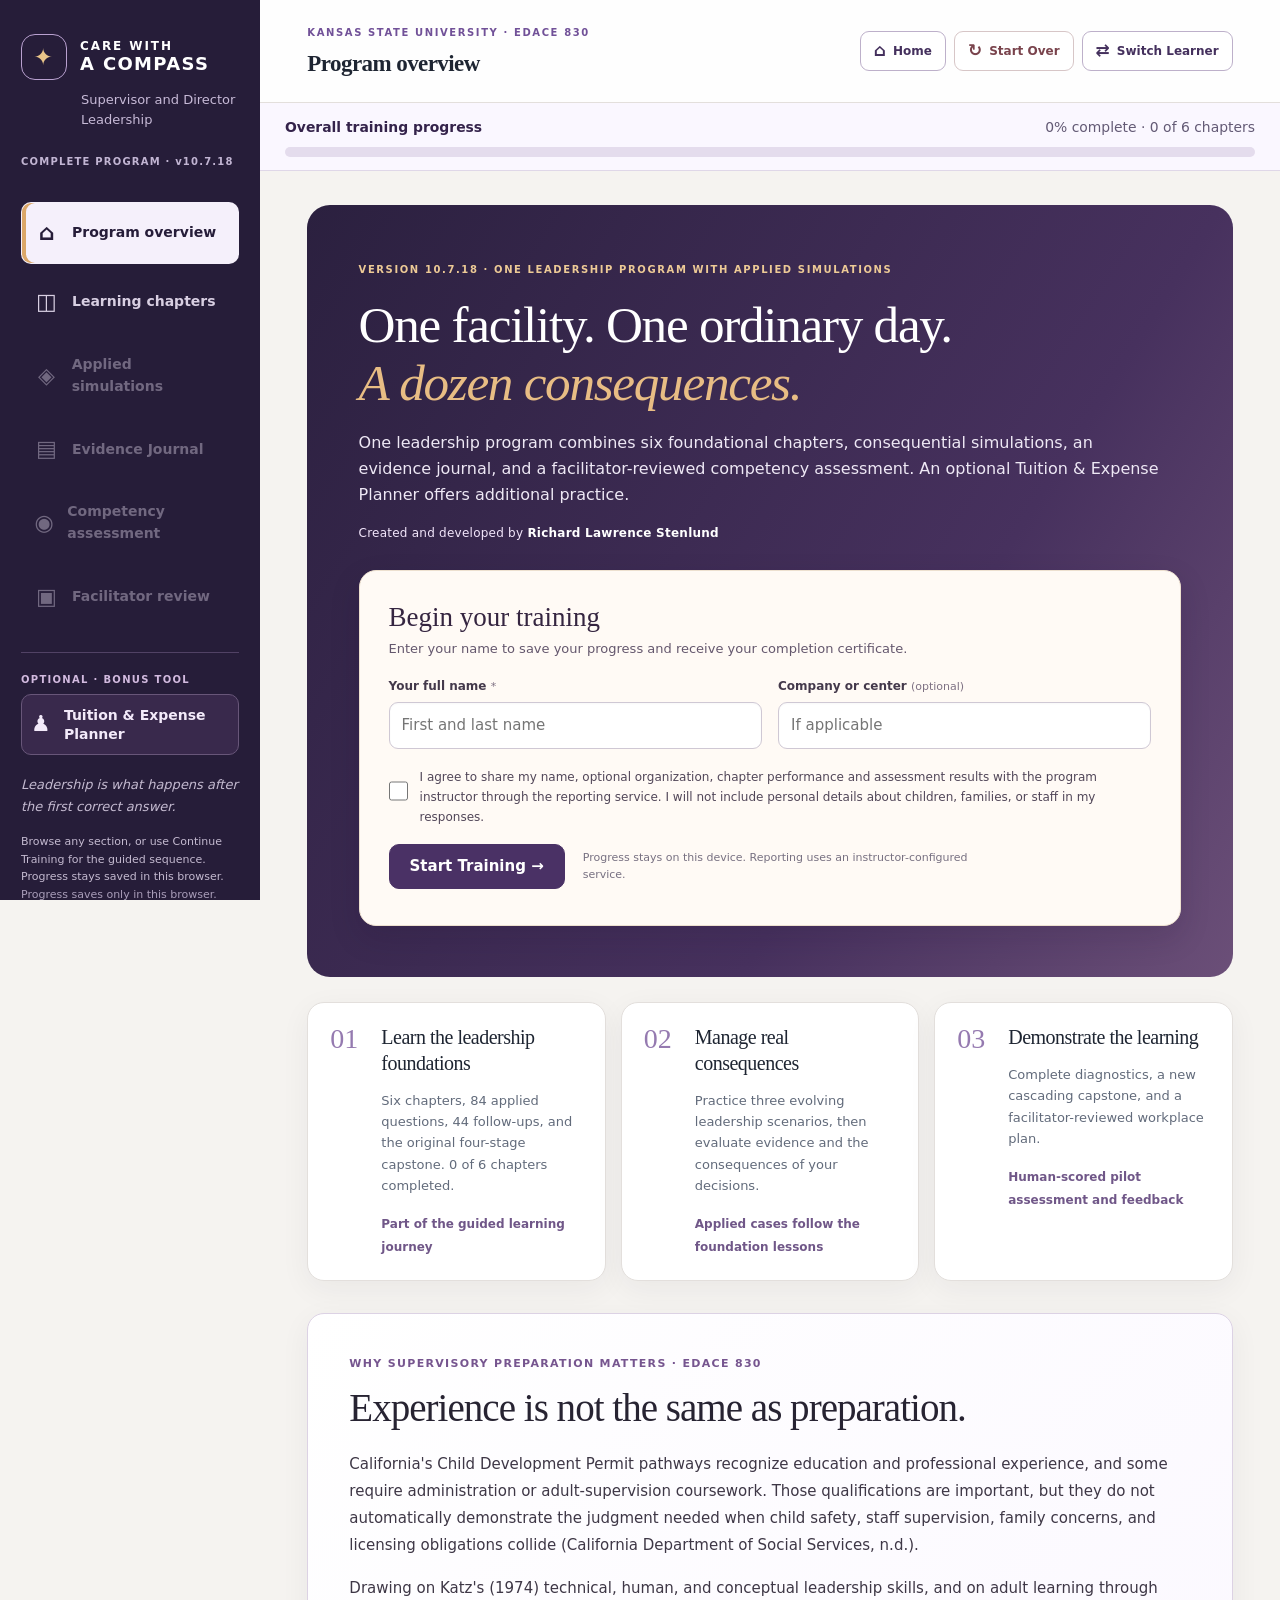
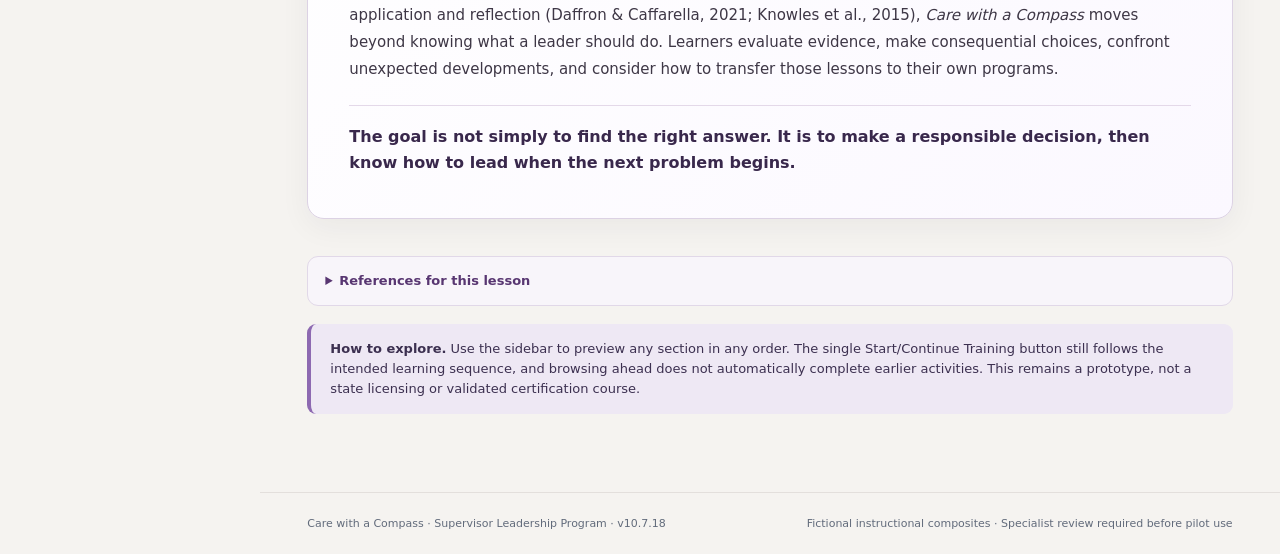
==== index.html @ 9b74b405 "Refresh embedded applied simulation after infant-limit fixes" ====
<!doctype html>
<html lang="en">
<head>
  <meta charset="utf-8">
  <meta name="viewport" content="width=device-width, initial-scale=1">
  <meta name="application-version" content="10.7.18">
  <meta name="theme-color" content="#261d39">
  <meta name="description" content="Care with a Compass v10.7.18: one guided supervisor and director leadership program featuring serious instructional lessons, contextual glossary definitions, real-world case reflections, branching simulations, and competency practice.">
  <title>Care with a Compass | Supervisor Leadership Program v10.7.18</title>
  <link rel="stylesheet" href="css/v92.css?v=10.7.18">
  <script src="js/v92-data.js?v=10.7.18" defer></script>
  <script src="js/v94-lessons.js?v=10.7.18&amp;build=source-citations" defer></script>
  <script src="js/v96-references.js?v=10.7.18&amp;build=source-citations" defer></script>
  <script>window.CWC_REPORT_ENDPOINT="https://formspree.io/f/mqpqeyoo"; // Instructor-owned Formspree endpoint for opted-in learner reports.</script>
  <script src="js/learner-services.js?v=10.7.18" defer></script>
  <script src="js/budget-planner.js?v=10.7.18&amp;build=assumed-capacity-citations" defer></script>
  <script src="js/v92-app.js?v=10.7.18&amp;build=infant-limits" defer></script>
</head>
<body>
  <div id="app"><main style="max-width:850px;margin:60px auto;font-family:system-ui;padding:30px"><h1>Care with a Compass · Version 10.7.18</h1><p>Loading the complete supervisor leadership program with a fairness and bias chapter...</p><p>Six instructional chapters, consequential simulations, staffing and financial planning, evidence journal, and a facilitated competency assessment.</p></main></div>
  <noscript><p style="padding:25px;font-family:system-ui">JavaScript is required for the integrated supervisor and director leadership program.</p></noscript>
</body>
</html>
---- css/v92.css ----
:root{--ink:#1e2532;--sub:#626b7b;--paper:#fff;--background:#f5f3f0;--line:#e3dfdc;--plum:#44305d;--deep:#261d39;--purple:#715198;--gold:#e2af62;--green:#246c58;--red:#ac4051;--soft-green:#e8f5ed;--soft-red:#fff0f1;--soft-gold:#fff6e7;--radius:17px;--shadow:0 8px 30px rgba(38,29,57,.055)}
*{box-sizing:border-box}
html{scroll-behavior:smooth}
body{margin:0;background:var(--background);color:var(--ink);font:15px/1.55 "Aptos","Segoe UI",system-ui,-apple-system,sans-serif}
button,input,textarea,select{font:inherit}
button{cursor:pointer}
a{color:inherit}
:focus-visible{outline:3px solid #ae80dc;outline-offset:3px}
.layout{display:grid;grid-template-columns:260px minmax(0,1fr);min-height:100vh}
.sidebar{background:var(--deep);color:white;padding:34px 21px;display:flex;flex-direction:column;gap:24px;min-width:0;position:sticky;top:0;align-self:start;height:100vh}
.brand{display:flex;align-items:center;gap:13px;font-size:12px;letter-spacing:.16em;line-height:1.15;text-decoration:none;font-weight:650}
.brand strong{font-size:18px;letter-spacing:.075em}
.brand-emblem{display:grid;place-items:center;width:46px;height:46px;border:1px solid #b9a1d0;border-radius:14px;font-size:23px;color:#eac589}
.sidebar-sub{margin-top:-14px;padding-left:60px;color:#c7bad7;font-size:13px}
.version{color:#d3c6e4;font-size:10px;font-weight:750;letter-spacing:.12em;opacity:.9;margin-bottom:8px}
.sidebar nav{display:flex;flex-direction:column;gap:7px}
.navbtn{display:flex;gap:13px;align-items:center;color:#d8cfe2;padding:13px 12px;text-align:left;border:1px solid transparent;border-radius:10px;background:transparent;font-size:14px;font-weight:600}
.navbtn:hover{background:#3d3152;color:white}
.navbtn.active{background:#f5f0fb;color:var(--deep);box-shadow:inset 4px 0 #dba768}
.navicon{font-size:22px;width:25px;text-align:center}
.sidebar-bottom{margin-top:auto;border-top:1px solid #514265;padding-top:20px;font-size:13px;color:#c4bad0}
.sidebar-bottom p{line-height:1.7;font-style:italic}
.sidebar-bottom a{display:block;color:#eacc9c;text-decoration:none;margin:13px 0;font-weight:650}
.sidebar-bottom small{display:block;font-size:11px;color:#a99db9}
.workspace{min-width:0;display:flex;flex-direction:column}
.topbar{background:rgba(255,255,255,.93);border-bottom:1px solid var(--line);padding:20px clamp(20px,3.7vw,65px);display:flex;align-items:center;justify-content:space-between;gap:15px}
.topbar h1{font-family:Georgia,serif;font-size:23px;margin:3px 0 0;font-weight:600;letter-spacing:-.025em}
.top-eyebrow,.eyebrow,.kicker{font-size:10px;letter-spacing:.16em;font-weight:800;text-transform:uppercase;color:var(--purple)}
.topbar-right{display:flex;gap:16px;align-items:center}
.avatar{width:36px;height:36px;display:grid;place-items:center;border-radius:50%;background:#eee6f7;color:var(--plum);font-weight:800}
main{max-width:1400px;width:100%;padding:34px clamp(20px,3.7vw,65px) 60px;margin:0 auto;flex:1}
footer{display:flex;justify-content:space-between;gap:20px;padding:22px clamp(20px,3.7vw,65px);color:var(--sub);font-size:11px;border-top:1px solid var(--line)}
h2,h3,h4,p{overflow-wrap:break-word}
h2,h3{letter-spacing:-.025em}
h2{font:normal 31px/1.22 Georgia,serif;color:#272332;margin:7px 0 12px}
h3{font:normal 23px/1.28 Georgia,serif;margin:0 0 13px}
h4{font-size:15px;margin:24px 0 10px}
p{margin:0 0 15px}
.muted,.tiny{color:var(--sub)}
.tiny{font-size:11px;line-height:1.55}
.hero{background:linear-gradient(122deg,#2b203f 0%,#47315e 65%,#6b4f78 100%);border-radius:23px;display:flex;align-items:center;justify-content:space-between;color:white;padding:clamp(27px,4vw,54px);margin-bottom:25px;overflow:hidden;min-height:270px}
.hero-copy{position:relative;z-index:1;max-width:720px}
.hero .eyebrow{color:#edca96}
.hero h2{font:normal clamp(31px,4vw,52px)/1.13 Georgia,serif;color:white;margin:16px 0 18px}
.hero h2 em{color:#e8bd84;font-style:italic}
.hero p{color:#eee8f5;font-size:16px;max-width:650px;line-height:1.65}
.hero-mark{border:1px solid #806b95;color:#e6c397;border-radius:50%;width:178px;height:178px;flex:0 0 auto;margin-left:22px;display:flex;justify-content:center;align-items:center;flex-direction:column;transform:rotate(-8deg)}
.hero-mark span{font:normal 73px/.9 Georgia,serif}
.hero-mark small{text-align:center;text-transform:uppercase;font-size:9px;letter-spacing:.2em;margin-top:10px;line-height:1.6}
.hero-actions,.actions,.toolbar{display:flex;gap:10px;flex-wrap:wrap;align-items:center}
.hero-actions{margin-top:20px}
.btn{display:inline-flex;align-items:center;justify-content:center;gap:8px;padding:11px 17px;min-height:43px;border:1px solid #d7d0db;border-radius:10px;background:white;color:var(--plum);font-weight:750;text-align:center;text-decoration:none;line-height:1.3}
.btn:hover:not(:disabled){transform:translateY(-1px);box-shadow:0 5px 16px rgba(36,27,52,.10)}
.btn:disabled{opacity:.4;cursor:not-allowed}
.btn.primary{background:var(--plum);border-color:var(--plum);color:white}
.btn.primary-light{background:#eac898;border-color:#eac898;color:#281d39}
.btn.secondary{background:#f3eef8;border-color:#e4d9ed;color:var(--plum)}
.btn.ghost-light{background:transparent;border-color:#9b8aaa;color:#fff}
.btn.outline{background:transparent;border-color:#c4b4d1;color:var(--plum)}
.btn.small{font-size:12px;padding:8px 12px;min-height:34px}
.metrics,.score-grid{display:grid;grid-template-columns:repeat(4,1fr);gap:12px}
.metric{background:white;border:1px solid var(--line);border-radius:14px;padding:18px;min-width:0;display:flex;flex-direction:column;gap:4px}
.metric strong{font:normal 29px/1.1 Georgia,serif;color:var(--plum)}
.metric span{font-weight:760;font-size:12px}
.metric small{color:var(--sub);font-size:11px}
.section-top{display:flex;align-items:flex-end;justify-content:space-between;gap:24px;margin:38px 0 21px}
.section-top>div{max-width:720px}
.section-top>p{max-width:330px;color:var(--sub);font-size:13px;margin:0}
.section-top h2{margin:5px 0}
.section-top p{color:var(--sub);margin:4px 0 0}
.case-grid,.feature-grid{display:grid;grid-template-columns:repeat(3,1fr);gap:16px}
.case-tile,.feature-card,.panel,.sidepanel,.signals{background:white;border:1px solid var(--line);box-shadow:var(--shadow);border-radius:var(--radius)}
.case-tile{display:flex;flex-direction:column;padding:24px;min-height:270px}
.case-tile h3{font-size:23px}
.case-tile p{font-size:13px;color:var(--sub);line-height:1.75}
.case-tag{font-size:10px;text-transform:uppercase;letter-spacing:.12em;color:var(--purple);font-weight:800;margin-bottom:13px}
.tile-end{margin-top:auto;display:flex;gap:8px;justify-content:space-between;align-items:center;border-top:1px solid var(--line);padding-top:16px}
.tile-end span{font-size:11px;color:var(--sub)}
.feature-grid{margin-top:19px}
.feature-card{padding:22px}
.feature-card h3{font-size:19px}
.feature-card p{font-size:13px;color:var(--sub);line-height:1.65;min-height:80px}
.feature-card .btn{font-size:12px}
.feature-glyph{font:normal 29px Georgia,serif;color:#7d609c;display:block;margin-bottom:12px}
.note,.callout{background:#eee8f4;border-left:4px solid #8d69b1;border-radius:9px;padding:15px 19px;margin:18px 0;color:#3c3050;font-size:13px}
.note p:last-child,.callout p:last-child{margin-bottom:0}
.callout{background:#f8f5f0;border-left-color:#d6a765;color:var(--ink)}
.panel{padding:clamp(21px,3vw,35px);margin-bottom:17px;min-width:0}
.panel>p{line-height:1.7}
.layout-main{display:grid;grid-template-columns:minmax(0,1.9fr) minmax(255px,.85fr);gap:18px;align-items:start}
.sticky{position:sticky;top:20px}
.signals,.sidepanel{padding:22px;margin-bottom:17px}
.signals h3,.sidepanel h3{font-size:19px;margin-bottom:18px}
.signal{display:flex;align-items:center;justify-content:space-between;gap:10px;border-top:1px solid var(--line);padding:11px 0}
.signal span{font-size:12px;text-transform:capitalize;color:var(--sub)}
.signal strong{font-size:12px;text-align:right}
.sidepanel>p{font-size:13px;color:var(--sub);line-height:1.6}
.case-select{display:flex;align-items:center;gap:10px}
.case-select label{font-size:12px;font-weight:760}
select,input:not([type="radio"]):not([type="range"]),textarea{width:100%;background:#fff;border:1px solid #cfc8d4;border-radius:9px;padding:11px 12px;color:var(--ink);min-height:44px}
textarea{resize:vertical;line-height:1.55}
label{font-weight:700;display:block;margin:17px 0 7px;font-size:12px}
.case-select select{min-width:190px;width:auto}
.toolbar{margin:12px 0 20px}
.pill{display:inline-flex;align-items:center;white-space:nowrap;border-radius:999px;padding:8px 12px;font-size:11px;font-weight:750}
.pill.neutral{background:#eee9f2;color:#665378}
.progress-heading{display:flex;justify-content:space-between;gap:12px;font-size:11px;letter-spacing:.08em;font-weight:780;color:var(--purple)}
.progress-track{background:#eee7f2;height:6px;border-radius:100px;overflow:hidden;margin:12px 0 28px}
.progress-track span{display:block;height:100%;background:var(--purple);border-radius:100px}
.stage-eyebrow{text-transform:uppercase;letter-spacing:.15em;color:var(--purple);font-size:10px;font-weight:800}
.scenario-lead{font-size:16px;line-height:1.75;margin-bottom:20px}
.branch-note{background:#f9f5e9;border:1px solid #ecd8ab;border-radius:10px;padding:14px 16px;font-size:13px;margin:18px 0}
.safety-warning{background:var(--soft-red);color:#8c3340;padding:11px 13px;border-radius:8px;font-size:12px}
.answers{display:flex;flex-direction:column;gap:9px;margin:14px 0 22px}
.answer{border:1px solid #dcd6de;border-radius:11px;padding:13px 15px;display:flex;gap:14px;text-align:left;align-items:flex-start;background:#fff;color:var(--ink);line-height:1.6;font-size:13px;min-height:61px}
.answer:not(:disabled):hover{background:#faf6fd;border-color:#9b80b5}
.answer.selected{border-color:#69517b;background:#f4ecfa}
.answer:disabled:not(.selected){opacity:.65;cursor:default}
.answer-letter{display:grid;place-items:center;border-radius:7px;background:#f0edf3;color:var(--plum);font-size:12px;font-weight:800;width:27px;height:27px;flex:0 0 27px}
.feedback{padding:19px;border:1px solid var(--line);border-radius:12px;margin:18px 0;font-size:14px}
.feedback.strong{border-color:#b3dcc8;background:var(--soft-green)}
.feedback.unsafe{border-color:#e4a7af;background:var(--soft-red)}
.feedback.partial{border-color:#ead39c;background:var(--soft-gold)}
.feedback strong{display:block;margin-bottom:7px}
.feedback p{margin:0 0 10px}
.consequence{border-top:1px solid #d2c9d1;margin-top:12px;padding-top:11px}
.consequence span{font-size:10px;letter-spacing:.13em;font-weight:800;color:var(--plum)}
.trail{margin:0;padding:0;list-style:none;display:flex;flex-direction:column}
.trail li{display:grid;grid-template-columns:13px minmax(0,1fr);gap:10px;margin-bottom:16px;position:relative}
.trail li:not(:last-child):before{content:"";position:absolute;width:2px;left:5px;top:14px;bottom:-12px;background:#e6dfeb}
.trail-dot{width:12px;height:12px;border-radius:50%;background:#c6bbcd;margin-top:5px}
.trail-dot.good{background:#2c8567}.trail-dot.caution{background:#c89440}.trail-dot.alert{background:#b64b59}
.trail small{font-size:10px;color:var(--purple);font-weight:800}
.trail strong{display:block;font-size:12px;line-height:1.55;margin:3px 0}
.trail p{font-size:11px;color:var(--sub);margin:0;line-height:1.6}
.flag{display:inline-block;color:#a63c4e;font-size:10px;font-weight:800;margin-top:5px}
.status-banner{margin:18px 0;padding:16px;border-radius:11px;font-size:13px;font-weight:650}
.status-banner.good{background:var(--soft-green);color:#1f634d}.status-banner.bad{background:var(--soft-red);color:#993c4d}.status-banner.neutral{background:#f1ecf7;color:#55376b}
.lab-results{display:grid;grid-template-columns:repeat(3,1fr);gap:11px;margin:25px 0 15px}
.lab-results>div{background:#f7f3fa;padding:15px;border-radius:11px;display:flex;flex-direction:column;gap:6px}
.lab-results span{font-size:11px;color:var(--sub)}
.lab-results strong{font:normal 26px Georgia,serif;color:var(--plum)}
input[type="range"]{width:100%;accent-color:var(--purple);cursor:pointer}
.evidence-list{display:flex;flex-direction:column;gap:0}
.evidence-item{display:grid;grid-template-columns:minmax(0,1fr) minmax(210px,.72fr);gap:30px;align-items:start;border-bottom:1px solid var(--line);padding:21px 0}
.evidence-item:first-child{padding-top:0}
.evidence-item:last-child{border-bottom:0}
.evidence-item small{font-size:10px;letter-spacing:.1em;color:var(--purple);font-weight:800}
.evidence-item p{font-size:14px;margin:8px 0}
.evidence-item label{margin-top:4px}
.evidence-feedback{font-size:11px;margin-top:8px;border-left:3px solid #c2b8cc;padding:8px 11px;background:#faf8fb}
.evidence-feedback.good{border-left-color:#39815d}.evidence-feedback.bad{border-left-color:#be4c59}
.evidence-feedback p{font-size:11px;margin:4px 0 0}
.question-card{border-top:1px solid var(--line);padding:24px 0}
.question-card:first-of-type{border-top:0}
.question-card h4{font:normal 19px Georgia,serif;margin:8px 0}
.question-card p{font-size:14px;line-height:1.68}
.question-grid{display:grid;grid-template-columns:1fr 1fr;gap:14px}
.question-grid label{margin-top:6px}
.radio-stack{display:flex;flex-direction:column;gap:8px}
.radio-line{margin:0;font-size:13px;line-height:1.6;display:flex;align-items:start;gap:10px;padding:11px 12px;border:1px solid var(--line);border-radius:9px;cursor:pointer;font-weight:500}
.radio-line:hover{background:#faf6fd}
.radio-line input{margin-top:4px;accent-color:var(--purple)}
.score-grid{margin:17px 0 20px}
.gate-grid{display:grid;grid-template-columns:repeat(3,1fr);gap:12px}
.gate-grid>div{display:flex;flex-direction:column;background:#f6f3f8;padding:14px;border-radius:10px}
.gate-grid strong{font:normal 24px Georgia,serif;color:var(--plum)}
.gate-grid span{font-size:11px;color:var(--sub)}
.audit-row{display:flex;align-items:flex-start;justify-content:space-between;gap:20px;border-top:1px solid var(--line);padding:15px 0}
.audit-row strong{font-size:13px}.audit-row p{font-size:12px;color:var(--sub);margin:5px 0}
.audit-row>span{white-space:nowrap;font-size:12px;font-weight:800;color:var(--purple)}
.prewrap{white-space:pre-wrap}
.rubric{border:1px solid var(--line);border-radius:10px;overflow:hidden}
.rubric>div,.score-list>div{display:flex;justify-content:space-between;gap:14px;padding:12px 14px;border-bottom:1px solid var(--line);font-size:12px}
.rubric>div:last-child,.score-list>div:last-child{border-bottom:0}
.rubric>div strong{width:45px;flex:0 0 auto}
.rubric>div span{flex:1}
.score-list{background:#f7f5f9;border-radius:10px;overflow:hidden}
.separator{height:1px;background:var(--line);margin:22px 0}
.vertical-actions{display:flex;flex-direction:column;gap:8px}
.vertical-actions>.btn{width:100%;font-size:12px}
@media(max-width:1150px){.layout{grid-template-columns:215px 1fr}.sidebar{padding:25px 15px}.hero-mark{width:130px;height:130px}.hero-mark span{font-size:58px}.metrics{grid-template-columns:repeat(2,1fr)}.case-grid,.feature-grid{grid-template-columns:repeat(2,1fr)}.layout-main{grid-template-columns:minmax(0,1fr) 260px}}
@media(max-width:870px){.layout{display:block}.sidebar{height:auto;position:static;display:block;padding:15px 19px}.brand{display:inline-flex}.sidebar-sub,.version,.sidebar-bottom{display:none}.sidebar nav{display:flex;flex-direction:row;gap:5px;overflow:auto;padding-top:14px}.navbtn{flex:0 0 auto;padding:9px 11px;font-size:12px}.navicon{font-size:17px;width:17px}.topbar{padding:16px 20px}.topbar-right{display:none}.layout-main{grid-template-columns:1fr}.sticky{position:static}.hero-mark{display:none}.hero{min-height:unset}.case-grid,.feature-grid{grid-template-columns:1fr 1fr}}
@media(max-width:620px){body{font-size:14px}main{padding:24px 15px 45px}.topbar h1{font-size:20px}.hero{padding:26px 22px}.hero h2{font-size:32px}.hero p{font-size:14px}.metrics,.case-grid,.feature-grid,.score-grid,.gate-grid,.lab-results{grid-template-columns:1fr 1fr}.metric{padding:14px}.section-top{display:block}.section-top h2{font-size:27px}.case-tile{min-height:240px}.toolbar{display:flex;flex-direction:column;align-items:stretch}.case-select{display:block;width:100%}.case-select select{width:100%}.evidence-item,.question-grid{grid-template-columns:1fr}.evidence-item{gap:0}.layout-main{display:block}.panel{padding:20px 17px}.audit-row{display:block}.audit-row>span{display:block;margin-top:4px}.hero-actions{display:flex;flex-direction:column;align-items:stretch}.hero-actions>.btn{width:100%}footer{display:block;line-height:1.8}}
@media(max-width:390px){.metrics,.case-grid,.feature-grid,.score-grid,.gate-grid{grid-template-columns:1fr}.tile-end{align-items:flex-start;flex-direction:column}}
@media print{.sidebar,.topbar,footer,.btn,.toolbar,.hero,.answers{display:none!important}.layout{display:block}main{max-width:none;padding:0}.panel,.sidepanel{break-inside:avoid;box-shadow:none;border:1px solid #aaa}body{background:#fff}}

/* v9.3: one supervisor program with integrated five-chapter course */
.program-roadmap{display:grid;grid-template-columns:repeat(3,minmax(0,1fr));gap:15px;margin:22px 0 32px}
.roadmap-step{display:flex;gap:15px;background:white;border:1px solid var(--line);border-radius:var(--radius);padding:22px;box-shadow:var(--shadow);min-height:225px}
.roadmap-no{color:#957ab0;font-family:Georgia,serif;font-size:28px;line-height:1;flex:0 0 36px}
.roadmap-step h3{font-size:20px}
.roadmap-step p{font-size:13px;line-height:1.65;color:var(--sub)}
.roadmap-step .btn{font-size:12px;min-height:40px}
.sidebar-course-link{background:transparent;border:0;padding:0;color:#eacc9c;font-weight:750;text-align:left;font-size:13px;cursor:pointer}
.sidebar-course-link:hover{text-decoration:underline}
.chapter-embed-wrap{background:#fff;border:1px solid var(--line);border-radius:var(--radius);padding:clamp(11px,2.5vw,25px);overflow:hidden;box-shadow:var(--shadow)}
.chapter-frame{width:100%;height:320px;min-height:0;border:0;display:block;background:transparent}
@media(max-width:1150px){.program-roadmap{grid-template-columns:1fr}.roadmap-step{min-height:unset}}
@media print{.program-roadmap,.chapter-embed-wrap{box-shadow:none}.chapter-frame{min-height:850px}}

/* v9.4 guided lessons and accessible, opt-in vocabulary explanations */
.module-lesson{max-width:970px;margin:8px auto 28px;padding:clamp(24px,4vw,45px);border-top:5px solid #946db7}
.module-lesson h2{font-size:clamp(30px,3.4vw,43px);line-height:1.2;margin:13px 0 27px;max-width:780px}
.lesson-text{font-size:16px;line-height:1.88;max-width:800px;color:#303341}
.lesson-text p{margin:0 0 20px}
.learning-check{background:#f5f1f9;padding:24px 27px;border-radius:13px;margin:27px 0}
.learning-check h3{font-size:22px;margin:0 0 15px}
.learning-check ul{margin:0;padding-left:23px;line-height:1.8}
.learning-check li{margin-bottom:8px}
.lesson-question{background:#fff9ee;border-left:4px solid #ddaa5f;border-radius:11px;padding:19px 22px;margin:28px 0}
.lesson-question strong{font-size:12px;letter-spacing:.09em;text-transform:uppercase;color:#76502c}
.lesson-question p{font-size:17px;line-height:1.65;margin:9px 0 0;font-family:Georgia,serif}
.term-wrap{display:inline;position:relative;white-space:normal}
.term-button{display:inline;background:transparent!important;border:0!important;border-bottom:1.5px dotted #725198!important;border-radius:0!important;padding:0!important;font:inherit!important;line-height:inherit;color:#5c3682!important;cursor:help;text-decoration:none;text-align:left}
.term-button:hover,.term-button[aria-expanded="true"]{color:#35214a!important;border-bottom-style:solid!important;background:#eee4f7!important}
.term-button:focus-visible{outline:3px solid #ad77ce;outline-offset:3px;border-radius:3px}
.term-button>span{font-size:.72em;margin-left:1px}
.term-definition{position:absolute;z-index:80;left:0;top:calc(100% + 6px);width:min(330px,calc(100vw - 52px));max-width:330px;white-space:normal;border:1px solid #b8a4c8;background:#291f39;color:#fff;border-radius:11px;box-shadow:0 12px 32px #34224438;padding:13px 17px;font:normal 13px/1.65 system-ui,sans-serif;letter-spacing:0}
.term-definition[hidden]{display:none!important}
.afterword{margin-top:29px;padding:23px 25px;border:1px solid #d5bd95;background:#fcf6ea;border-radius:13px}
.afterword-kicker{font-size:10px;letter-spacing:.15em;text-transform:uppercase;font-weight:850;color:#87602a;margin-bottom:10px}
.afterword h3{font-size:23px;color:#402f24;margin:0 0 12px}
.afterword p{font-size:14px;line-height:1.8;color:#534638}
.lesson-revisit{margin:0 0 14px}
.roadmap-desc{font-size:12px;color:#705788;font-weight:700}
@media(max-width:680px){.module-lesson{padding:23px 18px}.lesson-text{font-size:15px}.learning-check{padding:18px}.term-definition{left:0;width:260px}.afterword{padding:19px}}

/* v9.5: the sidebar displays a sequential curriculum rather than competing links. */
.navbtn.locked,.navbtn:disabled{opacity:.38;cursor:not-allowed;pointer-events:none}
.lock-mark{font-size:12px;opacity:.7;margin-left:auto}
.sidebar-current{display:block;font-size:11px;line-height:1.6;color:#c4bad0}
.optional-review{margin:20px 0;border:1px solid var(--line);border-radius:10px;padding:12px 16px;background:#faf9fb;color:var(--sub);font-size:13px}
.optional-review summary{cursor:pointer;font-weight:700;color:var(--plum)}
.optional-review .actions{padding-top:14px}
.journey-next{margin-top:20px}
.journey-next .btn.primary{padding:15px 23px}

/* v9.5.1: persistent, clearly labeled utility controls. */
.topbar-right{display:flex;align-items:center;flex:0 0 auto}
.utility-actions{display:flex;flex-wrap:wrap;gap:8px;justify-content:flex-end}
.utility-button{appearance:none;display:inline-flex;align-items:center;gap:7px;justify-content:center;min-height:40px;padding:9px 13px;border:1px solid #bdb0ca;border-radius:9px;background:#fff;color:#44305d;font-size:12px;font-weight:760;white-space:nowrap;cursor:pointer}
.utility-button:hover{border-color:#73518b;background:#f5effa}
.utility-button:focus-visible{outline:3px solid #9c65c7;outline-offset:2px}
.utility-button span{font-size:17px;line-height:1}
.utility-reset{border-color:#d7c6c7;color:#79434c}
.utility-reset:hover{border-color:#bc6879;background:#fff4f5}
@media(max-width:870px){.topbar-right{display:flex!important}.topbar{flex-wrap:wrap;gap:8px}.topbar-right{margin-left:auto}}
@media(max-width:560px){.topbar-right{width:100%;margin-left:0}.utility-actions{width:100%;justify-content:stretch}.utility-button{flex:1 1 0;min-width:0;font-size:12px}.topbar h1{font-size:20px}}
@media print{.utility-actions{display:none!important}}

/* v9.6: consistent source notes, term help, answer controls and expanded staffing lab. */
.term-definition{display:none}
.term-wrap:hover>.term-definition,
.term-wrap:focus-within>.term-definition,
.term-button[aria-expanded="true"]+.term-definition{display:block}
.term-definition[hidden]{display:none!important}
.hover-term{position:relative;display:inline;text-decoration:underline;text-decoration-style:dotted;text-decoration-color:#8f73ab;text-underline-offset:3px;color:#5c3682;cursor:help}
.hover-definition{display:none;position:absolute;left:0;top:calc(100% + 7px);width:min(310px,calc(100vw - 52px));background:#291f39;color:#fff;border:1px solid #b99fca;border-radius:10px;padding:12px 15px;z-index:80;box-shadow:0 12px 30px #34224435;text-align:left;font:normal 13px/1.6 system-ui,sans-serif;letter-spacing:0;pointer-events:none;white-space:normal}
.hover-term:hover>.hover-definition,
.answer:focus-visible .hover-definition,
.radio-line:focus-within .hover-definition{display:block}
.scenario-sources{margin:18px 0 2px;background:#f8f5fa;border:1px solid #e1d8e8;border-radius:11px;padding:14px 17px;font-size:13px}
.scenario-sources summary{font-weight:800;cursor:pointer;color:#583671}
.scenario-sources ul{padding:0 0 0 21px;margin:15px 0;display:flex;flex-direction:column;gap:13px}
.scenario-sources li{line-height:1.55}
.scenario-sources a{color:#5a3981;font-weight:700;text-decoration:underline;text-underline-offset:3px}
.scenario-sources .source-kind{display:inline-block;margin-left:8px;color:#7a7283;font-size:11px}
.scenario-sources li p{font-size:12px;margin:5px 0 0;color:#5f5868}
.scenario-sources>p{margin:0}
.afterword-paragraphs p{font-size:14px;line-height:1.87;margin:12px 0 17px}
.afterword-question{background:white;padding:17px 19px;border:1px solid #ecd8b3;border-left:4px solid #ba8a41;border-radius:9px;margin:22px 0}
.afterword-question strong{font-size:12px;letter-spacing:.04em;text-transform:uppercase;color:#715028}
.afterword-question p{font:normal 17px/1.65 Georgia,serif;margin:10px 0 0;color:#493b29}
.staff-panel h3{font-size:24px}
.staff-panel h4{font:normal 21px/1.35 Georgia,serif;color:#32283b;margin:0 0 15px}
.staff-section{border-top:1px solid #e3dfdc;margin-top:24px;padding-top:22px}
.staff-controls{display:grid;grid-template-columns:repeat(2,minmax(0,1fr));gap:8px 18px}
.staff-controls label{margin-top:7px}
.staff-summary{background:#f4eff8;border:1px solid #ded1e7;border-radius:11px;margin:17px 0;padding:15px;display:flex;flex-direction:column;gap:6px}
.staff-summary strong{font-size:14px;color:#51376d}
.staff-summary span{color:#61576d;font-size:12px}
.staff-panel .lab-results{margin:17px 0 10px}
.staff-panel .lab-results>div{background:#f7f4f9;border:1px solid #e8e0ee}
.coverage-summary{display:grid;grid-template-columns:repeat(5,minmax(0,1fr));gap:7px;margin:17px 0}
.coverage-summary>div{padding:12px 7px;border-radius:9px;border:1px solid #e5dde9;background:#faf8fc;text-align:center}
.coverage-summary span{display:block;font-size:10px;line-height:1.45;color:#61596b}
.coverage-summary strong{display:block;font:normal 23px Georgia,serif;color:#44305d;margin-top:7px}
.staff-support-warning{margin:12px 0;padding:15px;border-radius:10px;background:#fff6e6;border:1px solid #e8d4ac;font-size:13px;line-height:1.7}
.staff-support-warning strong{color:#87552c}
.staff-panel .journey-next{margin:20px 0}
.radio-line{min-height:56px;border-radius:11px}
.radio-line:focus-within{border-color:#715198;outline:2px solid #bda4d2;outline-offset:2px}
@media(max-width:750px){.staff-controls{grid-template-columns:1fr}.coverage-summary{grid-template-columns:repeat(3,minmax(0,1fr))}}
@media(max-width:450px){.coverage-summary{grid-template-columns:repeat(2,minmax(0,1fr))}.scenario-sources .source-kind{display:block;margin:3px 0}.hover-definition{width:240px}}

/* v9.6.1: replace statistics with the educational rationale on the landing page. */
.training-rationale{background:linear-gradient(135deg,#fff 0%,#fbf8ff 100%);border:1px solid #dcd2e4;border-radius:17px;padding:clamp(24px,3.3vw,41px);margin:0 0 37px;box-shadow:var(--shadow)}
.rationale-eyebrow{font-size:11px;font-weight:850;letter-spacing:.12em;text-transform:uppercase;color:#76558f;margin-bottom:12px}
.training-rationale h2{font-size:clamp(28px,3.2vw,39px);margin:0 0 19px;max-width:900px}
.training-rationale p{font-size:15px;line-height:1.8;color:#3e3746;max-width:920px;margin:0 0 16px}
.training-rationale .rationale-bottom{font-size:16px;line-height:1.65;color:#39284c;border-top:1px solid #e4d9e9;margin:22px 0 0;padding-top:18px}
@media(max-width:620px){.training-rationale{padding:24px 20px}.training-rationale p{font-size:14px}.training-rationale .rationale-bottom{font-size:15px}}

/* v9.7 adaptive assessment: visible decision trail and differentiated later conditions */
.capstone-sequence{background:linear-gradient(135deg,#fffdf9 0%,#f5f0fb 100%);border:1px solid #dfd1e7;border-radius:15px;padding:clamp(20px,3vw,31px);margin:16px 0;scroll-margin-top:32px}
.capstone-sequence h4{font:normal 27px/1.3 Georgia,serif;color:#342640;margin:12px 0}
.capstone-sequence>p{font-size:14px;line-height:1.85;margin:12px 0 19px}
.capstone-sequence .radio-stack{margin-top:15px}
.capstone-consequence{border-left:4px solid #b99254;background:#fff7e9;border-radius:10px;padding:15px 19px;margin:16px 0;color:#473724}
.capstone-consequence strong{font-size:12px;letter-spacing:.08em;text-transform:uppercase}
.capstone-consequence p{line-height:1.65;margin:8px 0 0;font-size:14px}
.capstone-history{background:#fff;border:1px solid #e1d9e7;border-radius:12px;padding:14px 19px;margin:18px 0}
.capstone-history summary{cursor:pointer;font-size:13px;font-weight:750;color:var(--plum)}
.capstone-history-item{display:flex;justify-content:space-between;align-items:center;gap:18px;padding:14px 0;border-top:1px solid #eee8f2}
.capstone-history-item:first-of-type{margin-top:12px}
.capstone-history-item strong{font-size:12px}
.capstone-history-item p{font-size:12px;color:var(--sub);line-height:1.55;margin:6px 0}
.capstone-history-item .btn{flex:0 0 auto}
@media(max-width:620px){.capstone-history-item{display:block}.capstone-history-item .btn{margin-top:8px}}

/* v9.8.1: learner registration inside the opening hero */
.hero-author{font-size:12px!important;color:#f2e6fb!important;letter-spacing:.02em;margin:13px 0 0!important}
.hero-author strong{color:#fff}
.hero.hero-enrollment{display:block;min-height:0}
.hero-enrollment .hero-copy{max-width:100%}
.hero-enrollment .hero-mark{display:none}
.hero-enrollment .hero-copy>p:not(.hero-author){max-width:800px}
.hero-enroll-form{width:min(100%,850px);margin:26px 0 0;padding:clamp(20px,2.6vw,29px);background:#fffaf5;color:#332941;border:1px solid #ede0cf;border-radius:17px;box-shadow:0 12px 30px #1c102e25}
.hero-enroll-heading{display:flex;flex-direction:column;gap:4px;margin-bottom:18px}
.hero-enroll-heading strong{font:normal clamp(22px,2.5vw,27px)/1.3 Georgia,serif;color:#352540}
.hero-enroll-heading span{font-size:13px;line-height:1.6;color:#64576d}
.hero-enroll-fields{display:grid;grid-template-columns:1fr 1fr;gap:16px}
.hero-form-field{min-width:0}
.hero-form-field label{display:block;font-size:12px;font-weight:750;color:#44394b;margin:0 0 6px}
.hero-form-field label span{font-size:11px;color:#7e7183;font-weight:500}
.hero-form-field input{width:100%;min-height:46px;padding:11px 13px;border-radius:9px;border:1px solid #cfc1d1;color:#291e36;background:#fff;box-shadow:inset 0 1px 2px #25172d08}
.hero-form-field input:focus-visible{outline:3px solid #c2a0db;outline-offset:2px}
.hero-enroll-consent{display:flex;align-items:flex-start;gap:12px;margin:19px 0 16px;font-size:12px;font-weight:450;line-height:1.65;color:#514658;cursor:pointer}
.hero-enroll-consent input{flex:0 0 19px;min-width:19px;width:19px;height:19px;accent-color:#64417f;margin:1px 0 0}
.hero-enroll-bottom{display:flex;gap:18px;align-items:center;flex-wrap:wrap}
.hero-enroll-bottom .btn{background:#4a3165;color:white;border-color:#4a3165;padding:12px 20px}
.hero-enroll-bottom .btn:hover{background:#37244f}
.hero-enroll-bottom>span{font-size:11px;line-height:1.6;color:#777081;max-width:410px}
.hero-enroll-form .hero-enroll-error{color:#a33b4d;font-size:12px;min-height:0;margin:7px 0 0}
.hero-welcome{margin-top:18px}
.hero .hero-welcome p{font-size:14px;margin-bottom:6px;color:#f0e6f7}
.learner-status{border-top:1px solid #e9dfef;padding:9px 25px;font:12px/1.6 system-ui;color:#73577e;background:#faf7fc}
.learner-status strong{color:#392745}
.assessment-participant{padding:12px 15px;border-radius:10px;background:#f5f0f7;color:#392a45}
.navbtn:disabled{opacity:.42;cursor:not-allowed}
@media(max-width:720px){.hero-enroll-fields{grid-template-columns:1fr}.hero.hero-enrollment{padding:26px 20px}.hero-enroll-form{padding:20px 16px}.hero-enroll-bottom{align-items:stretch}.hero-enroll-bottom>.btn{width:100%}.hero-enroll-bottom>span{max-width:none}.learner-status{padding:9px 15px}}

/* v9.8.4 section photographs: editorial context without distracting from questions */
.section-photo-banner{position:relative;display:block;height:clamp(160px,24vw,265px);overflow:hidden;border-radius:18px;margin:0 0 26px;background:linear-gradient(120deg,#423358,#8c689b);box-shadow:0 12px 30px rgba(31,24,49,.10);isolation:isolate}
.section-photo-banner img{display:block;width:100%;height:100%;object-fit:cover;object-position:center 45%;filter:saturate(.8) contrast(1.05)}
.section-photo-banner::after{content:"";position:absolute;inset:0;background:linear-gradient(90deg,rgba(26,18,39,.85) 0%,rgba(26,18,39,.50) 48%,rgba(26,18,39,.03) 100%);pointer-events:none}
.section-photo-banner figcaption{position:absolute;z-index:1;left:clamp(18px,4vw,45px);bottom:clamp(19px,3vw,33px);color:white;max-width:min(74%,720px);display:flex;flex-direction:column;gap:8px}
.section-photo-banner figcaption span{font:800 10px/1.5 system-ui;letter-spacing:.19em;color:#eac995}
.section-photo-banner figcaption strong{font:normal clamp(23px,3vw,39px)/1.18 Georgia,serif;text-shadow:0 2px 10px #130d1b44}
@media(max-width:640px){.section-photo-banner{height:180px;margin-bottom:18px}.section-photo-banner::after{background:linear-gradient(90deg,rgba(26,18,39,.83),rgba(26,18,39,.3))}.section-photo-banner figcaption{max-width:85%}}

/* v9.8.5: match the section banner to the 970px lesson reading card. */
.section-photo-banner--lesson{width:100%;max-width:970px;margin:0 auto 26px}

/* v10.5.0: give narrow-screen coverage summaries a readable key/value layout. */
@media(max-width:390px){.coverage-summary{grid-template-columns:minmax(0,1fr)}.coverage-summary>div{display:flex;align-items:center;justify-content:space-between;gap:12px;text-align:left;padding:10px 12px}.coverage-summary span{font-size:12px;flex:1}.coverage-summary strong{font-size:20px;margin-top:0;white-space:nowrap}}


/* v10.6.0 — simple, accessible overall progress and tuition planning */
.course-progress{padding:14px 25px 13px;border-bottom:1px solid #dfd7e8;background:#faf7ff}
.course-progress-label{display:flex;justify-content:space-between;gap:10px;flex-wrap:wrap;align-items:center;font-size:.87rem}
.course-progress-label strong{color:#34234b}.course-progress-label span{color:#635a75}
.course-progress-track{height:10px;overflow:hidden;border-radius:20px;background:#e4dced;margin-top:9px}
.course-progress-track span{display:block;height:100%;border-radius:20px;background:linear-gradient(90deg,#7961a2,#b68746);transition:width .22s ease}
.budget-tabs{display:flex;flex-wrap:wrap;gap:9px;margin-bottom:19px}
.budget-tabs button{border:1px solid #d6cee3;background:#f9f6ff;color:#493261;font:inherit;font-weight:700;padding:12px 17px;border-radius:10px;cursor:pointer;min-height:45px}
.budget-tabs button.active{background:#503869;color:#fff;border-color:#503869}
.budget-page{display:grid;gap:18px;min-width:0}
.budget-top{border-radius:15px;border:1px solid #e0d9e9;background:#fff;padding:18px}
.budget-steps{display:flex;flex-wrap:wrap;gap:7px;margin-bottom:15px;font-size:.85rem}
.budget-steps>*{background:#f3eff7;padding:7px 11px;border-radius:9px}
.budget-steps strong{background:#e9e0f3;color:#43305e}
.budget-results{display:grid;grid-template-columns:repeat(auto-fit,minmax(160px,1fr));gap:10px}
.budget-result{border:1px solid #e1dce7;background:#faf8fc;padding:12px;border-radius:10px;min-width:0}
.budget-result span{display:block;color:#554b65;font-size:.79rem;line-height:1.35;margin-bottom:7px}
.budget-result strong{font-size:clamp(1.12rem,2.5vw,1.52rem);color:#312142;white-space:normal;overflow-wrap:anywhere}
.budget-result:last-child{background:#f1ebf7;border-color:#cbbadf}
.budget-verdict{margin-top:12px;padding:11px 13px;border-left:3px solid #a37b45;background:#fbf8f3;font-size:.89rem}
.budget-form-panel{max-width:100%;min-width:0}
.budget-choice{display:flex;align-items:end;gap:12px;flex-wrap:wrap;margin-bottom:14px}
.budget-choice .budget-field{max-width:330px;flex:1;min-width:220px}
.budget-section{border-top:1px solid #e6e0ea;padding:12px 0}
.budget-section:last-of-type{border-bottom:1px solid #e6e0ea}
.budget-section>summary{font-weight:750;color:#38264c;cursor:pointer;padding:7px 0}
.budget-section>summary:focus-visible{outline:3px solid #a87ecf;outline-offset:4px}
.budget-fields{display:grid;grid-template-columns:repeat(2,minmax(0,1fr));gap:14px;margin:14px 0}
.budget-field{display:flex;flex-direction:column;gap:6px;font-size:.91rem;font-weight:600;color:#3b3344;min-width:0}
.budget-field input,.budget-field select{min-width:0;width:100%;border:1px solid #bfb5c9;border-radius:9px;padding:11px;background:#fff;color:#251d31;font:inherit;min-height:45px}
.budget-field input:focus,.budget-field select:focus{outline:2px solid #6e579a;outline-offset:2px}
.budget-field small{font-size:.76rem;color:#5d5567;font-weight:400;line-height:1.35}
.budget-source{background:#f7f3fb;border-radius:8px;font-size:.81rem;padding:12px;margin:10px 0;color:#554b64;line-height:1.45}
.budget-tuition h3{margin-top:0}
.budget-tu{margin:16px 0}
.budget-help{font-size:.84rem;color:#575062;line-height:1.5}
@media(max-width:680px){.course-progress{padding:12px 15px}.budget-fields{grid-template-columns:1fr}.budget-steps{display:block}.budget-steps>*{display:inline-block;margin:0 4px 5px 0}.budget-top{padding:13px}.budget-result strong{font-size:1.12rem}}
@media(max-width:390px){.budget-results{grid-template-columns:1fr 1fr}.budget-result{padding:9px}.budget-result span{font-size:.75rem}.budget-result strong{font-size:1rem}.course-progress-label{display:block}.course-progress-label span{display:block;margin-top:4px}}


.budget-square-slider input[type="range"]{width:100%;padding:0;accent-color:#6b4d8b;cursor:pointer}
.budget-breakdown{margin-top:12px;border:1px solid #e3dce9;border-radius:10px;padding:10px 12px;background:#fff}
.budget-breakdown summary{cursor:pointer;font-weight:700;font-size:.85rem;color:#42324e}
.budget-breakdown dl{margin:11px 0 2px}.budget-breakdown dl div{display:flex;justify-content:space-between;gap:15px;padding:8px 2px;border-top:1px solid #ede7f1}
.budget-breakdown dt{font-size:.82rem;color:#554d62}.budget-breakdown dd{margin:0;text-align:right;font-size:.84rem;font-weight:750;color:#372645;white-space:nowrap}

/* v10.7.5: one optional bonus link at bottom of the navigation; one integrated staffing explanation. */
.sidebar-bottom{margin-top:auto}
.sidebar-optional-label{display:block;margin-bottom:7px;color:#d2badf;font:750 10px/1.45 system-ui,sans-serif;letter-spacing:.13em}
.sidebar-bottom .optional-navbtn{width:100%;cursor:pointer;border:1px solid #685679;background:#39294c;color:#f3eafa;padding:11px 9px;line-height:1.3;text-align:left}
.sidebar-bottom .optional-navbtn:hover{background:#4b385f;color:#fff}
.sidebar-bottom .optional-navbtn.active{background:#f5f0fb;color:var(--deep)}
.sidebar-bottom .optional-navbtn:focus-visible{outline:3px solid #e4bb77;outline-offset:2px}
.sidebar-bottom>p{margin-top:19px}
.operations-context{margin:2px 0 20px;background:#fff;border:1px solid #ded5e6;border-radius:13px;overflow:hidden}
.operations-context>summary{cursor:pointer;padding:17px 20px;font:600 18px/1.4 Georgia,serif;color:#3d2d4d}
.operations-context>summary:hover{background:#f6f1f9}
.operations-context>summary:focus-visible{outline:3px solid #ad7b31;outline-offset:-4px}
.operations-context[open]>summary{border-bottom:1px solid #e5dce9}
.operations-context-body{padding:8px 20px 18px;font-size:14px;line-height:1.75;color:#3e364a}
.operations-context-body p{margin:12px 0}
.operations-context-question{background:#f7f1fa;padding:14px 16px;border-radius:9px}
@media(max-width:870px){.sidebar-bottom{display:block;margin-top:10px;padding-top:10px}.sidebar-bottom>p,.sidebar-bottom>.sidebar-current,.sidebar-bottom>small{display:none!important}.sidebar-bottom .optional-navbtn{max-width:300px}.sidebar-optional-label{margin:0 0 5px}}
@media(max-width:620px){.operations-context>summary{font-size:16px;padding:14px 15px}.operations-context-body{padding:7px 14px 15px}}

/* v10.7.6 -- condensed optional operations calculator, not another training chapter */
.operations-unified{display:grid;gap:20px;min-width:0}
.operations-simple-header{padding:4px 0 0}
.operations-simple-header h2{font:700 clamp(25px,2.9vw,34px)/1.2 Georgia,serif;color:#2d2140;margin:7px 0 8px}
.operations-simple-header p{margin:0;max-width:760px;color:#554d61;font-size:14px;line-height:1.55}
.operations-jump{display:flex;flex-wrap:wrap;gap:8px}
.operations-jump a{display:inline-block;background:#fff;border:1px solid #d9cee1;color:#423253;text-decoration:none;font-weight:750;font-size:13px;border-radius:9px;padding:9px 14px}
.operations-jump a:hover,.operations-jump a:focus-visible{background:#eee6f4;border-color:#81639c;outline-offset:2px}
#operations-staffing-section{border-top:2px solid #e2dbe9;padding-top:20px;min-width:0}
.operations-staff-heading h3{margin:0 0 6px;font:700 24px/1.3 Georgia,serif;color:#342645}
.operations-staff-heading p{font-size:13px;line-height:1.55;color:#5d5468;margin:0 0 15px;max-width:850px}
.budget-compact,.staff-compact-grid{display:grid;grid-template-columns:minmax(0,1.35fr) minmax(290px,.95fr);gap:15px;align-items:start;min-width:0}
.budget-compact-editor,.budget-compact-live,.staff-compact-inputs,.staff-compact-live{padding:17px;background:#fff;border:1px solid #e0d8e7;border-radius:13px;min-width:0}
.budget-compact-editor{min-width:0}
.budget-compact-heading h3{margin:0 0 4px;color:#372547;font:700 21px/1.35 Georgia,serif}
.budget-compact-heading p{font-size:12px;line-height:1.5;color:#5f5868;margin:0 0 13px}
.budget-compact-fields{display:grid;grid-template-columns:repeat(2,minmax(0,1fr));column-gap:11px;row-gap:11px}
.budget-compact-field{display:flex;flex-direction:column;gap:5px;min-width:0;margin:0;font:650 12px/1.38 system-ui,sans-serif;color:#453a4d}
.budget-compact-field input{width:100%;min-width:0;box-sizing:border-box;min-height:39px;border:1px solid #c7bbd1;border-radius:7px;background:#fff;color:#292033;padding:8px 9px;font:600 14px/1.2 system-ui,sans-serif}
.budget-compact-field input:focus-visible{outline:2px solid #8662a6;outline-offset:1px}
.budget-compact-extra{margin-top:14px;border-top:1px solid #e9e4ee;padding-top:9px}
.budget-compact-extra summary{cursor:pointer;font:700 12px/1.5 system-ui,sans-serif;color:#463256;padding:5px 0}
.budget-compact-extra .budget-compact-fields{margin-top:12px}
.budget-compact-check{display:flex;gap:9px;align-items:start;margin:13px 0 4px;font-size:12px;line-height:1.4}
.budget-compact-check input{width:auto;min-height:auto;margin:2px 0 0}
.budget-compact-footer{margin-top:14px;display:flex;flex-wrap:wrap;align-items:center;gap:9px}
.budget-compact-footer .btn{font-size:12px;padding:8px 11px}
.budget-compact-footer p{font-size:11px;line-height:1.45;color:#62576b;margin:0;flex:1 1 210px}
.budget-compact-live,.staff-compact-live{position:sticky;top:14px;background:#faf7fd;border-color:#d9cce5}
.budget-live-header h3{margin:5px 0 12px;font:700 21px Georgia,serif;color:#31213f}
.budget-compact-numbergrid{display:grid;grid-template-columns:repeat(2,minmax(0,1fr));gap:7px}
.budget-compact-numbergrid>div{background:#fff;border:1px solid #e1d9e8;padding:10px;border-radius:9px;min-width:0}
.budget-compact-numbergrid span{display:block;font:600 11px/1.35 system-ui,sans-serif;color:#665c6e;margin-bottom:5px}
.budget-compact-numbergrid strong{display:block;font:750 clamp(16px,1.8vw,23px)/1.1 system-ui,sans-serif;color:#352343;overflow-wrap:anywhere}
.budget-compact-numbergrid .budget-surplus{background:#f1eaf8}
.budget-compact-numbergrid .budget-goal-result{background:#eee5f9}
.budget-compact-verdict{border-left:3px solid #9b7e42;margin:12px 0 9px;padding:9px 10px;background:#fff;font-size:12px;line-height:1.45}
.budget-compact-substat{font-size:12px;line-height:1.5;margin:9px 0;color:#55465f}
.budget-smallprint{font-size:11px;line-height:1.5;color:#635b6a;margin:11px 0 0}
.budget-compact .budget-breakdown{margin:8px 0 0;background:#fff}
.budget-compact .budget-breakdown summary{font-size:12px}
.budget-compact .budget-breakdown dl div{padding:6px 0;gap:6px}
.budget-compact .budget-breakdown dt,.budget-compact .budget-breakdown dd{font-size:11px;white-space:normal}
.budget-mobile-strip{display:none}
.staff-compact-inputs label{display:flex;align-items:center;justify-content:space-between;gap:12px;margin:10px 0 5px;color:#42364c;font:700 12px/1.4 system-ui,sans-serif}
.staff-compact-inputs input[type=range]{width:100%;accent-color:#72528d;cursor:pointer}
.staff-compact-inputs select{width:100%;font-size:13px;min-height:39px;margin:0 0 2px}
.staff-cost-controls{border-top:1px solid #e7e0ed;margin-top:14px;padding-top:11px}
.staff-cost-controls h4{margin:0 0 7px;color:#352742;font:700 17px Georgia,serif}
.staff-coverage-number{display:flex;align-items:center;gap:12px;padding:12px 0;border-bottom:1px solid #ded3e7}
.staff-coverage-number strong{font:800 35px system-ui,sans-serif;color:#38244b}
.staff-coverage-number span{font-size:13px;line-height:1.35;color:#50455e}
.staff-coverage-lines,.staff-money-lines{display:grid;gap:6px;margin:12px 0}
.staff-coverage-lines>div,.staff-money-lines>div{display:flex;align-items:baseline;justify-content:space-between;gap:8px;font-size:12px;color:#54495f}
.staff-coverage-lines b,.staff-money-lines strong{font-size:13px;color:#352742}
.staff-money-lines{border-top:1px solid #ded3e7;padding-top:11px}
.staff-live-help{font-size:12px;line-height:1.48;margin:8px 0}
.staff-compact-live .status-banner{font-size:12px;padding:10px 12px;line-height:1.45;margin:10px 0}
#operations-staffing-section>.operations-context{margin:14px 0}
@media(max-width:1050px){
 .budget-compact,.staff-compact-grid{grid-template-columns:minmax(0,1fr)}
 .budget-compact-live,.staff-compact-live{position:static}
 .budget-compact-live{grid-row:2}
}
@media(max-width:650px){
 .budget-compact-fields{grid-template-columns:repeat(2,minmax(0,1fr));gap:9px}
 .budget-compact-editor,.budget-compact-live,.staff-compact-inputs,.staff-compact-live{padding:12px}
 .budget-compact-numbergrid{gap:6px}
 .budget-compact-numbergrid strong{font-size:16px}
 .budget-mobile-strip{display:grid;grid-template-columns:repeat(3,minmax(0,1fr));gap:4px;position:sticky;top:0;z-index:8;background:#faf7fd;border:1px solid #dfd5e7;border-radius:9px;padding:7px}
 .budget-mobile-strip span{font:600 10px/1.2 system-ui,sans-serif;text-align:center;color:#45354e}
 .budget-mobile-strip strong{display:block;color:#34233f;font-size:13px;overflow-wrap:anywhere}
}
@media(max-width:390px){.budget-compact-fields{grid-template-columns:1fr}.budget-compact-numbergrid{grid-template-columns:1fr 1fr}}

/* v10.7.7: paired full-time / part-time enrollment inputs, no duplicate control panels. */
.budget-enrollment-pair{display:grid;grid-template-columns:repeat(2,minmax(0,1fr));gap:14px;border-bottom:1px solid #e7e0ed;padding:0 0 14px;margin:2px 0 14px}
.budget-enrollment-group{display:grid;align-content:start;gap:9px;min-width:0}
.budget-enrollment-group h4{font:750 13px/1.4 system-ui,sans-serif;color:#3f2f50;margin:0}
.budget-enrollment-group small{color:#71667b;font-size:10.5px;line-height:1.4}
@media(max-width:350px){.budget-enrollment-pair{grid-template-columns:1fr}}

/* v10.7.8: small county tuition baseline selector above paired enrollment inputs. */
.budget-county-selector{display:block;margin:0 0 8px;max-width:380px}
.budget-county-selector select{width:100%;min-height:40px;max-width:100%;padding:8px 10px;background:#fff;border:1px solid #c7bbd1;border-radius:7px;font:600 13px system-ui,sans-serif;color:#30233e}
.budget-county-selector select:focus-visible{outline:2px solid #8662a6;outline-offset:2px}
.budget-county-source{margin:0 0 13px;border-left:2px solid #b69ec9;background:#f6f1f9;padding:9px 12px;font-size:12px;line-height:1.5;color:#473850}
.budget-county-method{display:block;color:#71647d;font-size:11px;line-height:1.5;margin-top:4px}
.budget-county-source a{color:#573b79;text-decoration:underline;text-underline-offset:2px}
@media(max-width:500px){.budget-county-selector{max-width:100%}.budget-county-source{padding:9px}}

/* v10.7.9: show director salary directly above additional staff without a duplicate card. */
.budget-director-first{margin:0 0 13px;max-width:400px}
.budget-director-first .budget-compact-field{display:flex}
@media(max-width:650px){.budget-director-first{max-width:100%}}

/* v10.7.10: the two-page staffing simulator is gone; one availability control lives in budget. */
.budget-compact-field select{width:100%;min-width:0;min-height:39px;box-sizing:border-box;padding:8px 9px;border:1px solid #c7bbd1;border-radius:7px;background:#fff;color:#292033;font:600 13px/1.3 system-ui,sans-serif}
.budget-compact-field select:focus-visible{outline:2px solid #8662a6;outline-offset:1px}
.budget-staff-availability{margin:12px 0 8px;padding:10px 12px;border:1px solid #d9d0e1;border-radius:9px;background:#fff;color:#473753;font-size:12px;line-height:1.5}
.budget-staff-availability.budget-staff-alert{border-color:#e3ae8b;background:#fff5ec;color:#694026;font-weight:650}


/* v10.7.13: hover-triggered help instead of click-to-open details elements.
   Focus also reveals help for keyboard and touch users. */
.budget-field-heading,.budget-result-heading,.budget-enrollment-heading{display:flex;align-items:center;justify-content:space-between;gap:7px;min-width:0}
.budget-field-heading label,.budget-result-heading>span{min-width:0;flex:1}
.budget-field-heading label{cursor:pointer}
.budget-result-heading{margin-bottom:6px}
.budget-enrollment-heading{justify-content:flex-start}
.budget-enrollment-heading h4{margin:0}
.budget-compact-field .budget-info,.budget-result-heading .budget-info{flex:0 0 auto}
.budget-info{position:relative;display:inline-flex;vertical-align:middle;align-items:center;justify-content:center;width:22px;height:22px;border:1px solid #afa1bb;border-radius:50%;background:#f4eef8;color:#533c65;font:750 12px/1 system-ui,sans-serif;z-index:1;outline-offset:2px;cursor:help;box-sizing:border-box;user-select:none}
.budget-info:hover,.budget-info:focus{z-index:40;background:#e5d7f0;border-color:#7e5a97}
.budget-info:focus-visible{outline:3px solid #a77a34}
.budget-info-popup{display:block;visibility:hidden;opacity:0;pointer-events:none;position:absolute;z-index:40;top:calc(100% + 4px);right:0;box-sizing:border-box;width:min(285px,calc(100vw - 44px));padding:11px 13px;background:#fff;color:#352b40;border:1px solid #c9bad8;border-radius:9px;box-shadow:0 7px 24px rgba(35,24,52,.19);font:500 12px/1.55 system-ui,sans-serif;white-space:normal;text-align:left;overflow-wrap:anywhere;transition:opacity .12s ease}
.budget-info:is(:hover,:focus) .budget-info-popup{visibility:visible;opacity:1}
.budget-info:hover .budget-info-icon,.budget-info:focus .budget-info-icon{color:#3c2253}
.budget-compact-numbergrid .budget-info-popup{font:500 12px/1.55 system-ui,sans-serif;color:#352b40;margin:0}
.budget-compact-numbergrid .budget-result-heading>span{margin:0}
.budget-breakdown dd{display:flex;align-items:center;justify-content:flex-end;gap:6px}
.budget-breakdown dd .budget-info{margin-left:3px}
.budget-availability-block>.budget-result-heading{justify-content:flex-start;gap:8px;margin-top:13px}
.budget-availability-block .budget-staff-availability{margin-top:4px}
@media(max-width:650px){
 .budget-info-popup{position:fixed;top:auto;bottom:16px;left:12px;right:12px;width:auto;max-width:none;box-shadow:0 12px 35px rgba(20,12,35,.26);z-index:1000;font-size:13px}
 .budget-info:focus{z-index:1000}
}
@media(prefers-reduced-motion:reduce){.budget-info-popup{transition:none}}

/* v10.7.14 — compact program type and separate infant enrollment, same planner width. */
.budget-program-selector{max-width:460px;margin:2px 0 12px}
.budget-program-selector select{width:100%;min-height:40px}
.budget-group-label{display:flex;align-items:baseline;justify-content:space-between;flex-wrap:wrap;gap:4px 10px;margin:13px 0 8px;color:#3d2c50}
.budget-group-label strong{font:750 13px/1.35 system-ui,sans-serif}
.budget-group-label span{font:500 11px/1.4 system-ui,sans-serif;color:#6a6074}
.budget-infants-pair{background:#faf7fc;border:1px solid #e4dbe9;padding:10px;border-radius:9px;margin-bottom:14px}
.budget-infants-pair .budget-enrollment-group h4{font-size:12px}
@media(max-width:650px){.budget-program-selector{max-width:100%}.budget-group-label{align-items:start}.budget-infants-pair{padding:8px}}

/* v10.7.15 — keep program type and county on one tidy row, without crowded infant labels. */
.budget-program-county-row{display:grid;grid-template-columns:minmax(0,1fr) minmax(0,1fr);gap:12px;align-items:start;margin:2px 0 12px;min-width:0}
.budget-program-county-row .budget-program-selector,.budget-program-county-row .budget-county-selector{width:100%;max-width:none;min-width:0;margin:0}
.budget-program-county-row select{width:100%;min-width:0;max-width:100%;box-sizing:border-box}
.budget-infants-pair .budget-enrollment-group{gap:9px}
.budget-infants-pair .budget-infant-count{margin-top:0}
@media(max-width:560px){.budget-program-county-row{grid-template-columns:1fr;gap:10px}}

/* v10.7.16 -- one-line child enrollment headings and truly centered info glyphs. */
.budget-enrollment-heading{display:flex;align-items:center;justify-content:flex-start;gap:7px;min-height:24px;line-height:1.25}
.budget-enrollment-heading h4{margin:0;font-size:13px;line-height:1.35;white-space:normal;flex:0 1 auto}
.budget-enrollment-heading .budget-info{flex:0 0 22px}
.budget-info{display:inline-flex;align-items:center;justify-content:center;vertical-align:middle;flex:0 0 22px;line-height:1;margin:0;padding:0}
.budget-info>.budget-info-icon{display:flex!important;align-items:center!important;justify-content:center!important;flex:none!important;width:100%;height:100%;font:750 12px/1 system-ui,sans-serif!important;margin:0!important;padding:0!important;transform:none!important;text-align:center;vertical-align:middle}
.budget-compact-numbergrid .budget-info>.budget-info-icon{margin:0!important}
.budget-compact-numbergrid .budget-info-popup{margin:0!important}
.budget-enrollment-group .budget-compact-field:first-of-type{margin-top:0}

/* v10.7.18 — conditional home enrollment is a note, not an error banner. */
.budget-program-note{margin:5px 0 2px;padding:8px 10px;border-left:2px solid #b8aac6;border-radius:0 6px 6px 0;background:#f7f4fa;color:#584d61;font:500 12px/1.5 system-ui,sans-serif}
.budget-program-note[hidden]{display:none!important}
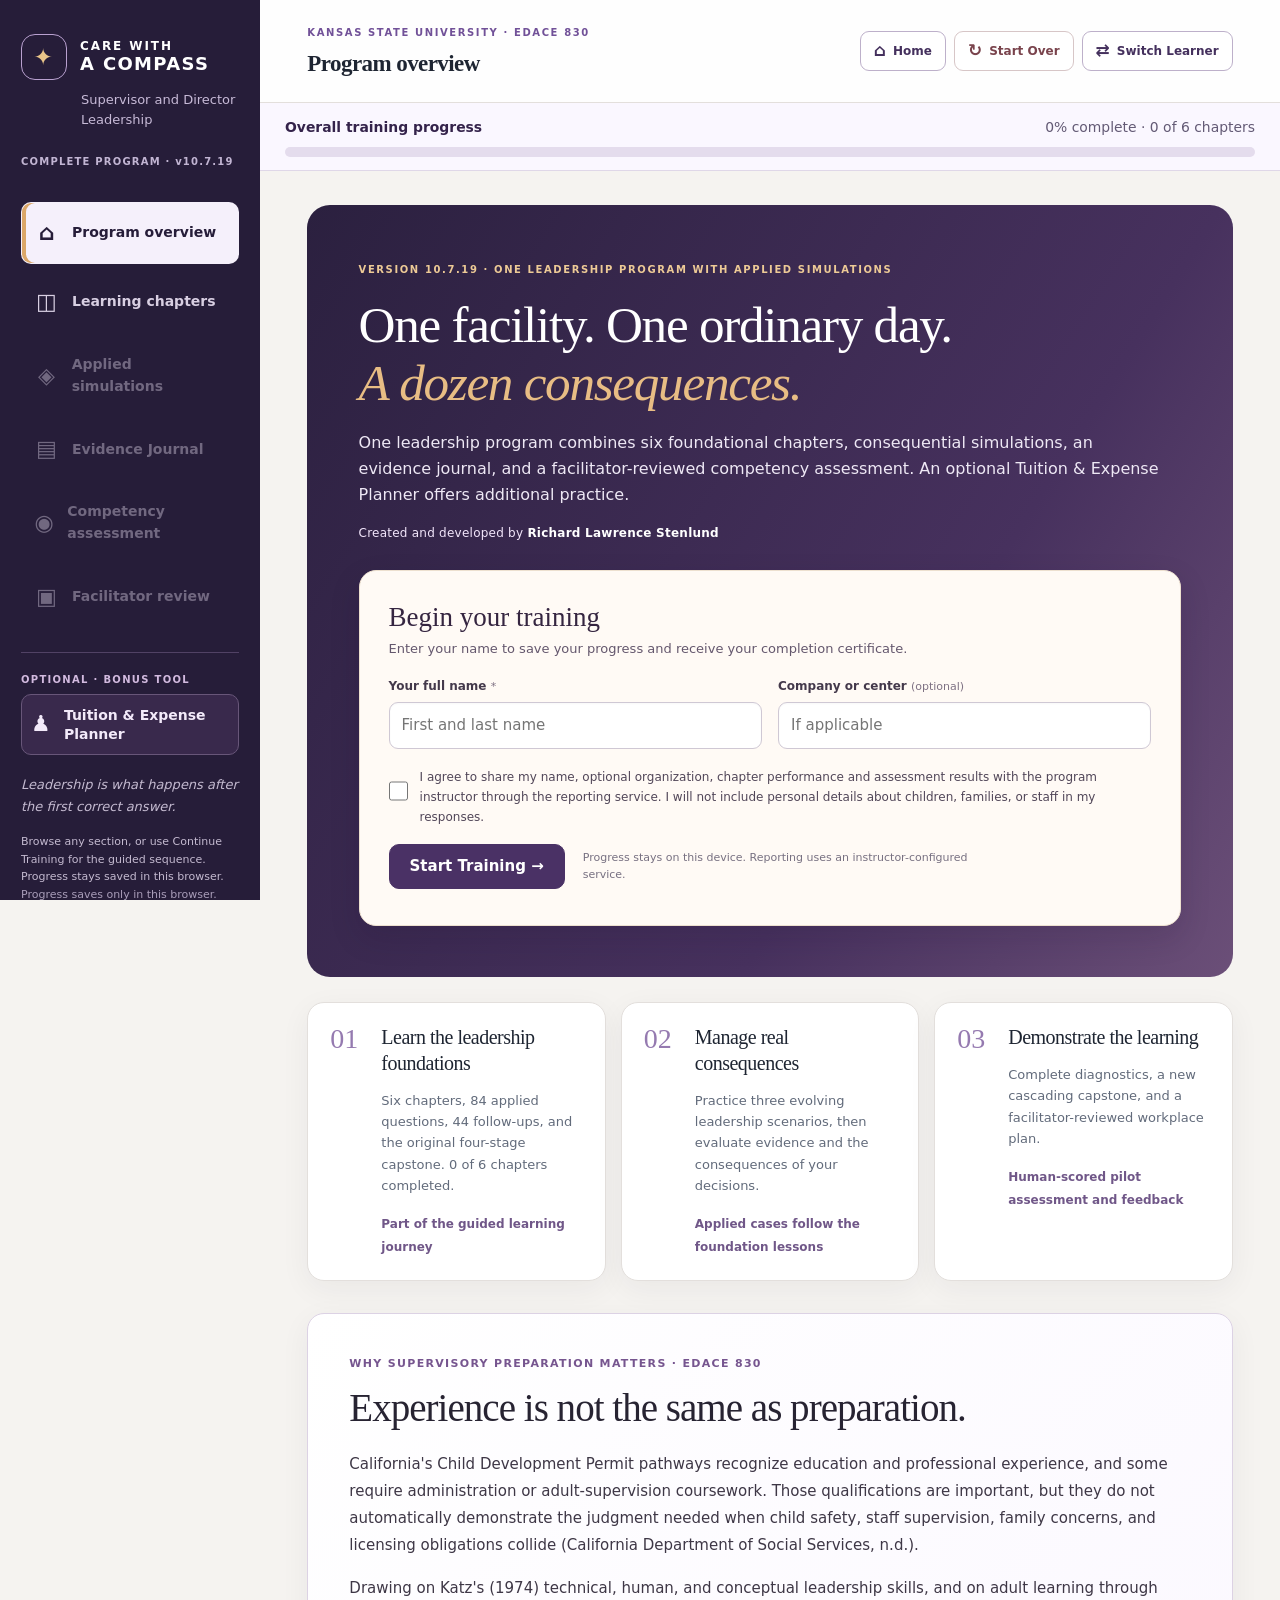
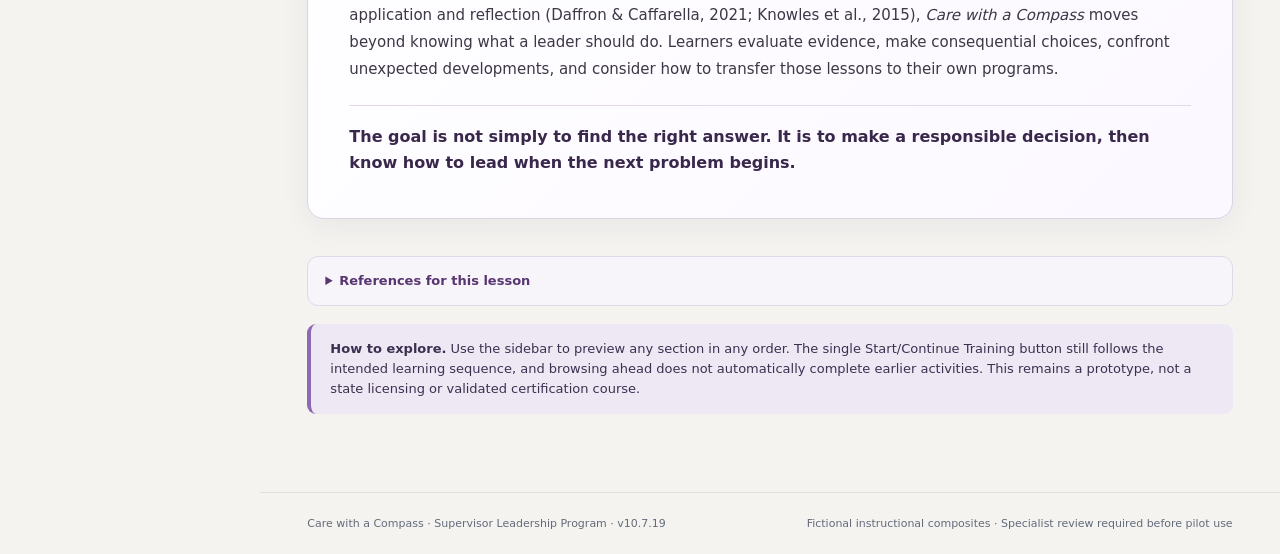
==== commit 44faa40f: "Publish v10.7.19: updated reference index.html and force fresh assets" ====
--- a/index.html
+++ b/index.html
@@ -3,21 +3,21 @@
 <head>
   <meta charset="utf-8">
   <meta name="viewport" content="width=device-width, initial-scale=1">
-  <meta name="application-version" content="10.7.18">
+  <meta name="application-version" content="10.7.19">
   <meta name="theme-color" content="#261d39">
-  <meta name="description" content="Care with a Compass v10.7.18: one guided supervisor and director leadership program featuring serious instructional lessons, contextual glossary definitions, real-world case reflections, branching simulations, and competency practice.">
-  <title>Care with a Compass | Supervisor Leadership Program v10.7.18</title>
-  <link rel="stylesheet" href="css/v92.css?v=10.7.18">
-  <script src="js/v92-data.js?v=10.7.18" defer></script>
-  <script src="js/v94-lessons.js?v=10.7.18&amp;build=source-citations" defer></script>
-  <script src="js/v96-references.js?v=10.7.18&amp;build=source-citations" defer></script>
+  <meta name="description" content="Care with a Compass v10.7.19: one guided supervisor and director leadership program featuring serious instructional lessons, contextual glossary definitions, real-world case reflections, branching simulations, and competency practice.">
+  <title>Care with a Compass | Supervisor Leadership Program v10.7.19</title>
+  <link rel="stylesheet" href="css/v92.css?v=10.7.19">
+  <script src="js/v92-data.js?v=10.7.19" defer></script>
+  <script src="js/v94-lessons.js?v=10.7.19&amp;build=source-citations" defer></script>
+  <script src="js/v96-references.js?v=10.7.19&amp;build=source-citations" defer></script>
   <script>window.CWC_REPORT_ENDPOINT="https://formspree.io/f/mqpqeyoo"; // Instructor-owned Formspree endpoint for opted-in learner reports.</script>
-  <script src="js/learner-services.js?v=10.7.18" defer></script>
-  <script src="js/budget-planner.js?v=10.7.18&amp;build=assumed-capacity-citations" defer></script>
-  <script src="js/v92-app.js?v=10.7.18&amp;build=infant-limits" defer></script>
+  <script src="js/learner-services.js?v=10.7.19" defer></script>
+  <script src="js/budget-planner.js?v=10.7.19&amp;build=assumed-capacity-citations" defer></script>
+  <script src="js/v92-app.js?v=10.7.19&amp;build=infant-limits" defer></script>
 </head>
 <body>
-  <div id="app"><main style="max-width:850px;margin:60px auto;font-family:system-ui;padding:30px"><h1>Care with a Compass · Version 10.7.18</h1><p>Loading the complete supervisor leadership program with a fairness and bias chapter...</p><p>Six instructional chapters, consequential simulations, staffing and financial planning, evidence journal, and a facilitated competency assessment.</p></main></div>
+  <div id="app"><main style="max-width:850px;margin:60px auto;font-family:system-ui;padding:30px"><h1>Care with a Compass · Version 10.7.19</h1><p>Loading the complete supervisor leadership program with a fairness and bias chapter...</p><p>Six instructional chapters, consequential simulations, staffing and financial planning, evidence journal, and a facilitated competency assessment.</p></main></div>
   <noscript><p style="padding:25px;font-family:system-ui">JavaScript is required for the integrated supervisor and director leadership program.</p></noscript>
 </body>
 </html>
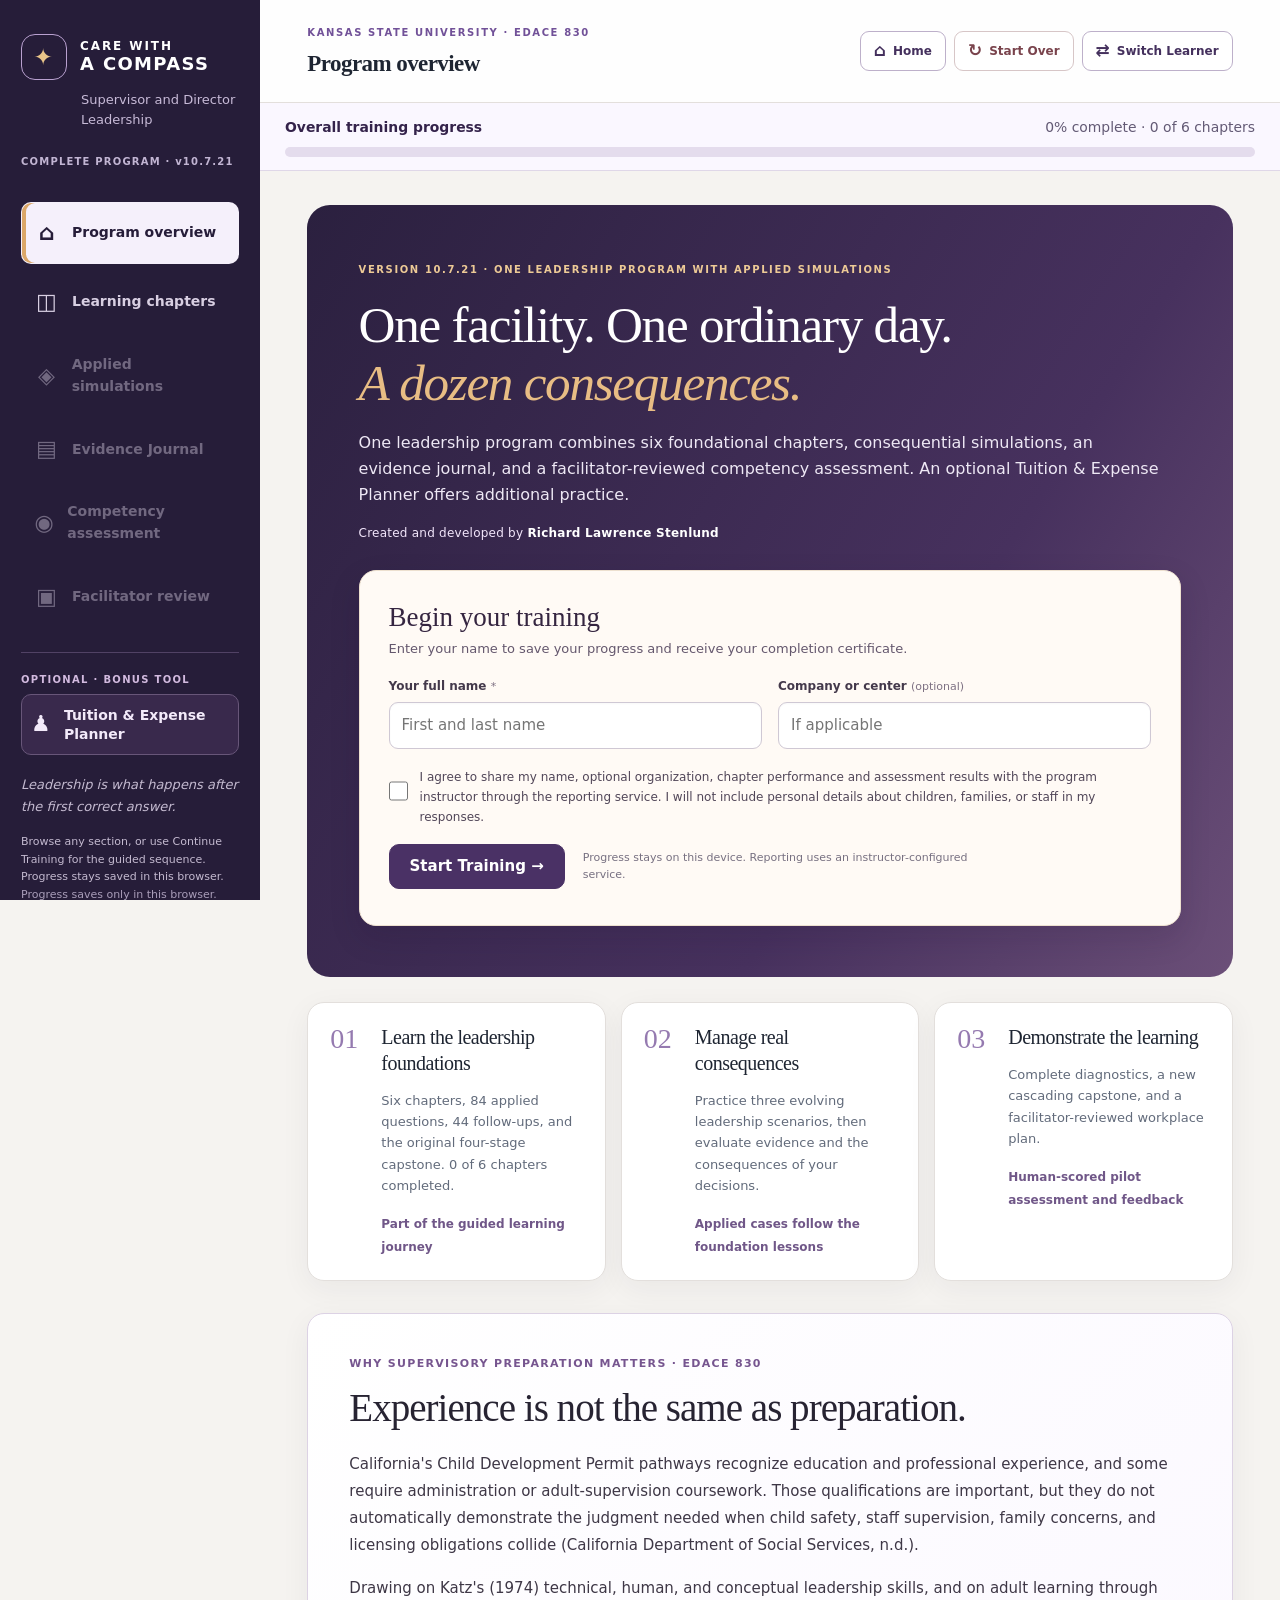
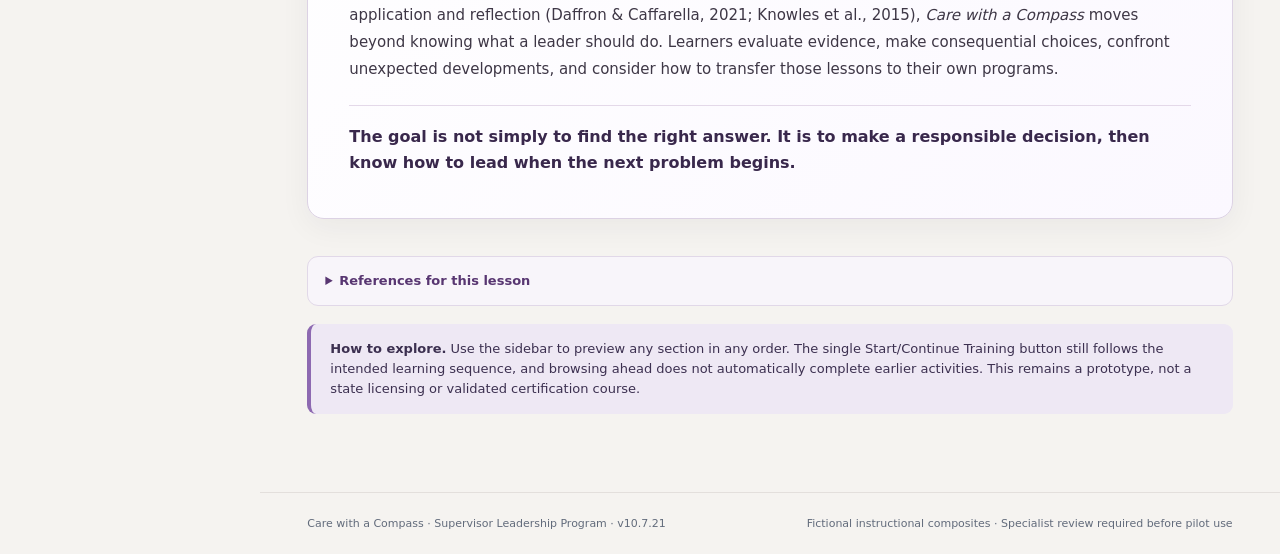
==== commit b8a3d750: "Refresh v10.7.21 chapter assets and release display" ====
--- a/index.html
+++ b/index.html
@@ -3,21 +3,21 @@
 <head>
   <meta charset="utf-8">
   <meta name="viewport" content="width=device-width, initial-scale=1">
-  <meta name="application-version" content="10.7.19">
+  <meta name="application-version" content="10.7.21">
   <meta name="theme-color" content="#261d39">
-  <meta name="description" content="Care with a Compass v10.7.19: one guided supervisor and director leadership program featuring serious instructional lessons, contextual glossary definitions, real-world case reflections, branching simulations, and competency practice.">
-  <title>Care with a Compass | Supervisor Leadership Program v10.7.19</title>
-  <link rel="stylesheet" href="css/v92.css?v=10.7.19">
-  <script src="js/v92-data.js?v=10.7.19" defer></script>
-  <script src="js/v94-lessons.js?v=10.7.19&amp;build=source-citations" defer></script>
-  <script src="js/v96-references.js?v=10.7.19&amp;build=source-citations" defer></script>
+  <meta name="description" content="Care with a Compass v10.7.21: one guided supervisor and director leadership program featuring serious instructional lessons, contextual glossary definitions, real-world case reflections, branching simulations, and competency practice.">
+  <title>Care with a Compass | Supervisor Leadership Program v10.7.21</title>
+  <link rel="stylesheet" href="css/v92.css?v=10.7.21">
+  <script src="js/v92-data.js?v=10.7.21" defer></script>
+  <script src="js/v94-lessons.js?v=10.7.21&amp;build=source-citations" defer></script>
+  <script src="js/v96-references.js?v=10.7.21&amp;build=source-citations" defer></script>
   <script>window.CWC_REPORT_ENDPOINT="https://formspree.io/f/mqpqeyoo"; // Instructor-owned Formspree endpoint for opted-in learner reports.</script>
-  <script src="js/learner-services.js?v=10.7.19" defer></script>
-  <script src="js/budget-planner.js?v=10.7.19&amp;build=assumed-capacity-citations" defer></script>
-  <script src="js/v92-app.js?v=10.7.19&amp;build=infant-limits" defer></script>
+  <script src="js/learner-services.js?v=10.7.21" defer></script>
+  <script src="js/budget-planner.js?v=10.7.21&amp;build=assumed-capacity-citations" defer></script>
+  <script src="js/v92-app.js?v=10.7.21&amp;build=infant-limits" defer></script>
 </head>
 <body>
-  <div id="app"><main style="max-width:850px;margin:60px auto;font-family:system-ui;padding:30px"><h1>Care with a Compass · Version 10.7.19</h1><p>Loading the complete supervisor leadership program with a fairness and bias chapter...</p><p>Six instructional chapters, consequential simulations, staffing and financial planning, evidence journal, and a facilitated competency assessment.</p></main></div>
+  <div id="app"><main style="max-width:850px;margin:60px auto;font-family:system-ui;padding:30px"><h1>Care with a Compass · Version 10.7.21</h1><p>Loading the complete supervisor leadership program with a fairness and bias chapter...</p><p>Six instructional chapters, consequential simulations, staffing and financial planning, evidence journal, and a facilitated competency assessment.</p></main></div>
   <noscript><p style="padding:25px;font-family:system-ui">JavaScript is required for the integrated supervisor and director leadership program.</p></noscript>
 </body>
 </html>
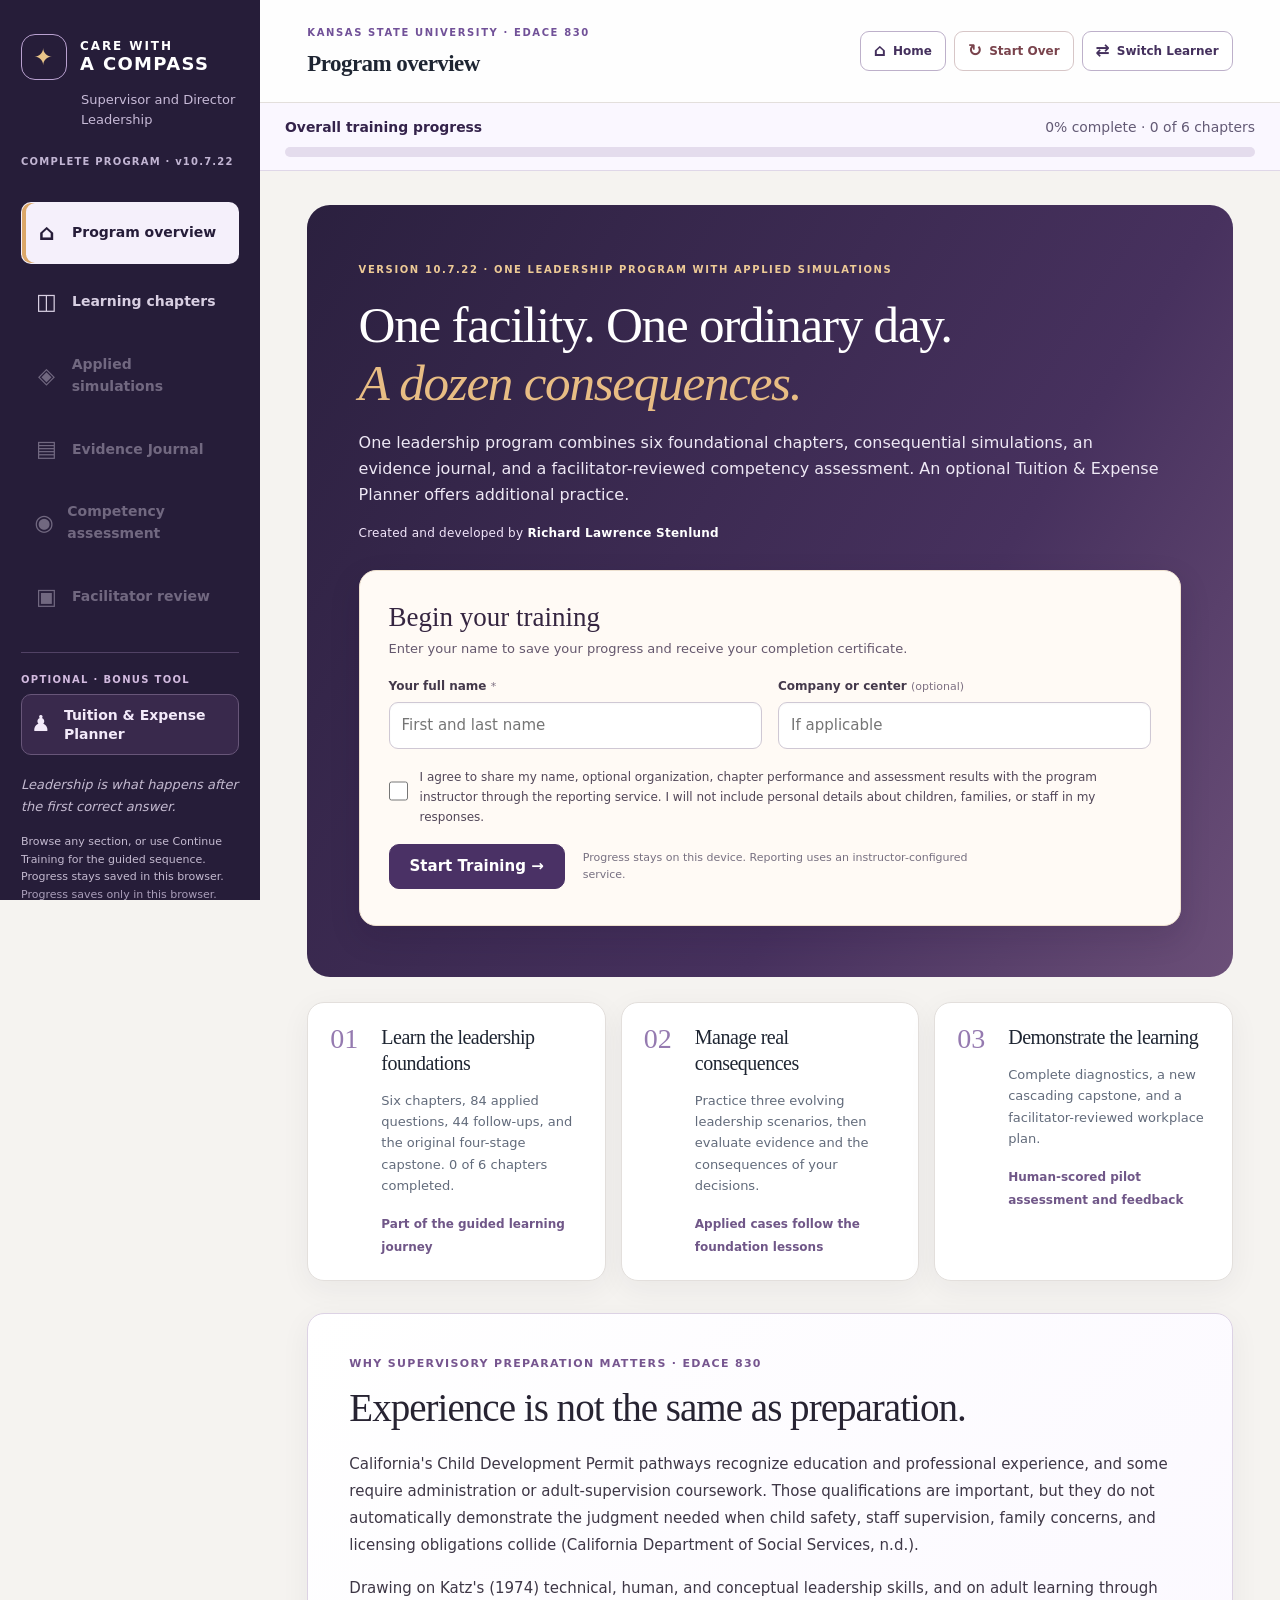
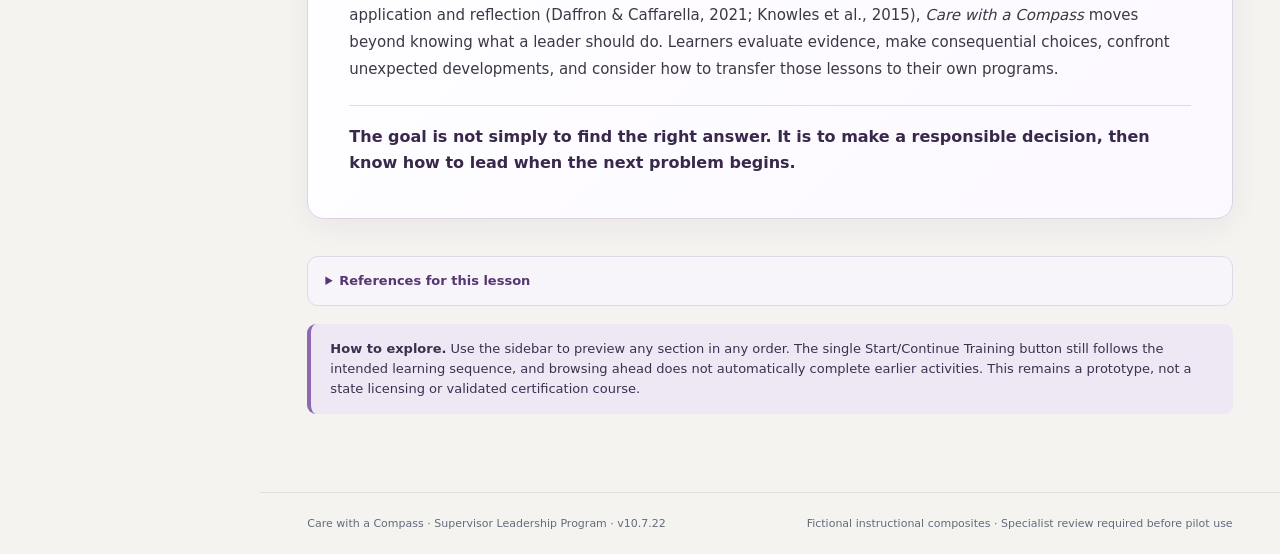
==== commit 4a3f8ee7: "Refresh nested chapter assets after mobile layout update" ====
--- a/index.html
+++ b/index.html
@@ -3,21 +3,21 @@
 <head>
   <meta charset="utf-8">
   <meta name="viewport" content="width=device-width, initial-scale=1">
-  <meta name="application-version" content="10.7.21">
+  <meta name="application-version" content="10.7.22">
   <meta name="theme-color" content="#261d39">
-  <meta name="description" content="Care with a Compass v10.7.21: one guided supervisor and director leadership program featuring serious instructional lessons, contextual glossary definitions, real-world case reflections, branching simulations, and competency practice.">
-  <title>Care with a Compass | Supervisor Leadership Program v10.7.21</title>
-  <link rel="stylesheet" href="css/v92.css?v=10.7.21">
-  <script src="js/v92-data.js?v=10.7.21" defer></script>
-  <script src="js/v94-lessons.js?v=10.7.21&amp;build=source-citations" defer></script>
-  <script src="js/v96-references.js?v=10.7.21&amp;build=source-citations" defer></script>
+  <meta name="description" content="Care with a Compass v10.7.22: one guided supervisor and director leadership program featuring serious instructional lessons, contextual glossary definitions, real-world case reflections, branching simulations, and competency practice.">
+  <title>Care with a Compass | Supervisor Leadership Program v10.7.22</title>
+  <link rel="stylesheet" href="css/v92.css?v=10.7.22">
+  <script src="js/v92-data.js?v=10.7.22" defer></script>
+  <script src="js/v94-lessons.js?v=10.7.22&amp;build=source-citations" defer></script>
+  <script src="js/v96-references.js?v=10.7.22&amp;build=source-citations" defer></script>
   <script>window.CWC_REPORT_ENDPOINT="https://formspree.io/f/mqpqeyoo"; // Instructor-owned Formspree endpoint for opted-in learner reports.</script>
-  <script src="js/learner-services.js?v=10.7.21" defer></script>
-  <script src="js/budget-planner.js?v=10.7.21&amp;build=assumed-capacity-citations" defer></script>
-  <script src="js/v92-app.js?v=10.7.21&amp;build=infant-limits" defer></script>
+  <script src="js/learner-services.js?v=10.7.22" defer></script>
+  <script src="js/budget-planner.js?v=10.7.22&amp;build=assumed-capacity-citations" defer></script>
+  <script src="js/v92-app.js?v=10.7.22&amp;build=mobile-entry-2" defer></script>
 </head>
 <body>
-  <div id="app"><main style="max-width:850px;margin:60px auto;font-family:system-ui;padding:30px"><h1>Care with a Compass · Version 10.7.21</h1><p>Loading the complete supervisor leadership program with a fairness and bias chapter...</p><p>Six instructional chapters, consequential simulations, staffing and financial planning, evidence journal, and a facilitated competency assessment.</p></main></div>
+  <div id="app"><main style="max-width:850px;margin:60px auto;font-family:system-ui;padding:30px"><h1>Care with a Compass · Version 10.7.22</h1><p>Loading the complete supervisor leadership program with a fairness and bias chapter...</p><p>Six instructional chapters, consequential simulations, staffing and financial planning, evidence journal, and a facilitated competency assessment.</p></main></div>
   <noscript><p style="padding:25px;font-family:system-ui">JavaScript is required for the integrated supervisor and director leadership program.</p></noscript>
 </body>
 </html>
--- a/css/v92.css
+++ b/css/v92.css
@@ -594,3 +594,8 @@
 /* v10.7.18 — conditional home enrollment is a note, not an error banner. */
 .budget-program-note{margin:5px 0 2px;padding:8px 10px;border-left:2px solid #b8aac6;border-radius:0 6px 6px 0;background:#f7f4fa;color:#584d61;font:500 12px/1.5 system-ui,sans-serif}
 .budget-program-note[hidden]{display:none!important}
+
+/* Align program and county controls without changing the published version. */
+.budget-program-county-row .budget-compact-field{display:flex;flex-direction:column;min-width:0;align-self:stretch}
+.budget-program-county-row .budget-field-heading{min-height:32px;display:flex;align-items:center;margin:0 0 8px}
+.budget-program-county-row .budget-compact-field select{display:block;box-sizing:border-box;width:100%;height:52px;min-height:52px;margin:0}
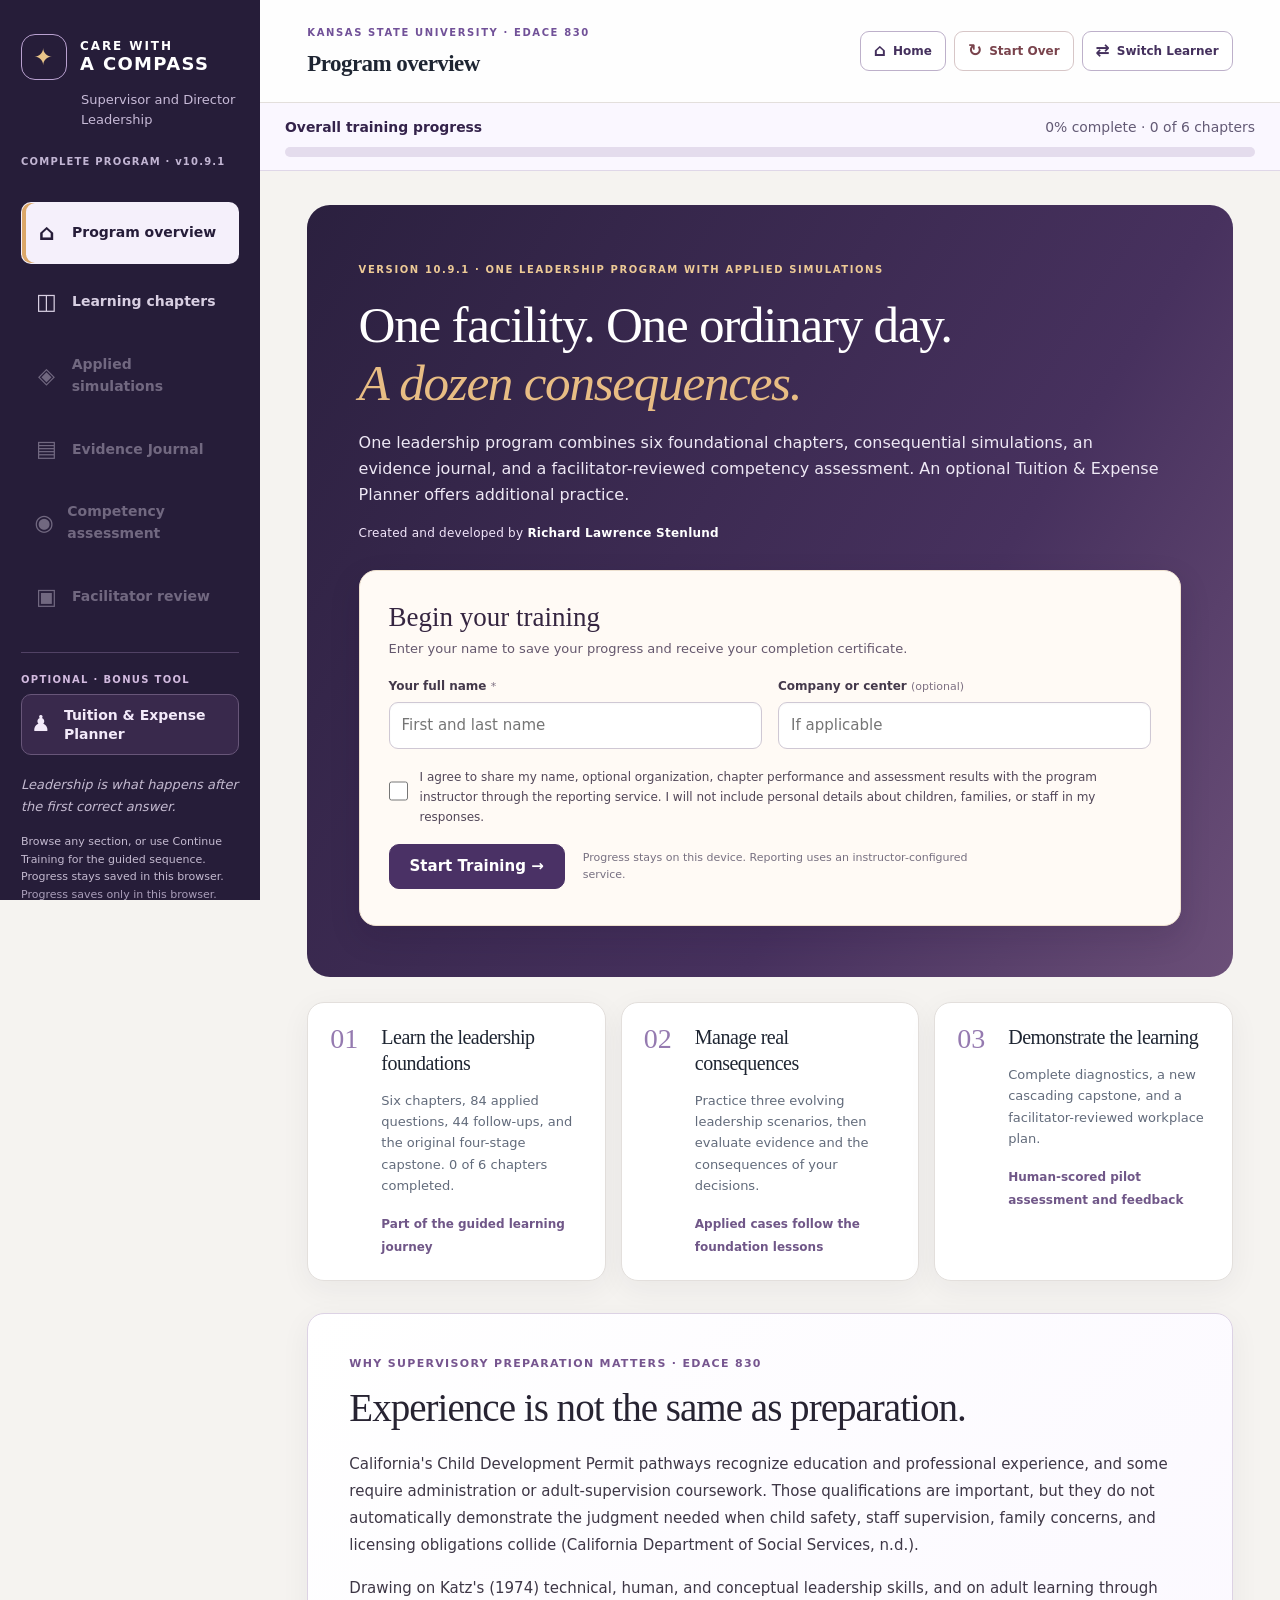
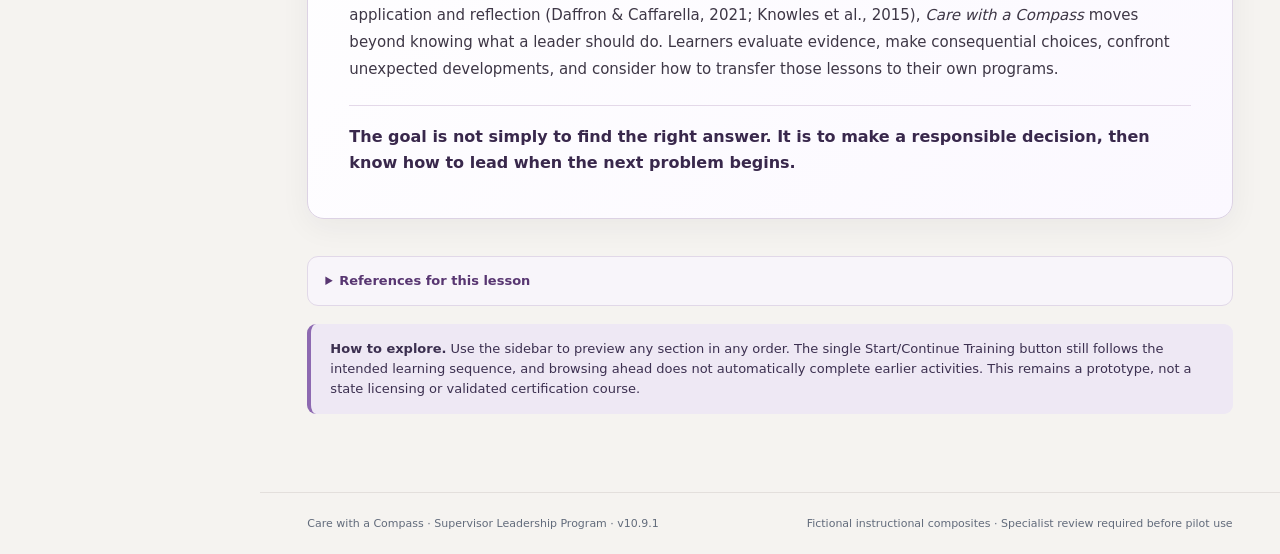
==== commit 9f5209b0: "Fix launch: update v10.9.1 homepage metadata and cache-bust all course assets" ====
--- a/index.html
+++ b/index.html
@@ -3,21 +3,21 @@
 <head>
   <meta charset="utf-8">
   <meta name="viewport" content="width=device-width, initial-scale=1">
-  <meta name="application-version" content="10.7.22">
+  <meta name="application-version" content="10.9.1">
   <meta name="theme-color" content="#261d39">
-  <meta name="description" content="Care with a Compass v10.7.22: one guided supervisor and director leadership program featuring serious instructional lessons, contextual glossary definitions, real-world case reflections, branching simulations, and competency practice.">
-  <title>Care with a Compass | Supervisor Leadership Program v10.7.22</title>
-  <link rel="stylesheet" href="css/v92.css?v=10.7.22">
-  <script src="js/v92-data.js?v=10.7.22" defer></script>
-  <script src="js/v94-lessons.js?v=10.7.22&amp;build=source-citations" defer></script>
-  <script src="js/v96-references.js?v=10.7.22&amp;build=source-citations" defer></script>
+  <meta name="description" content="Care with a Compass v10.9.1: one guided supervisor and director leadership program featuring serious instructional lessons, contextual glossary definitions, real-world case reflections, branching simulations, and competency practice.">
+  <title>Care with a Compass | Supervisor Leadership Program v10.9.1</title>
+  <link rel="stylesheet" href="css/v92.css?v=10.9.1">
+  <script src="js/v92-data.js?v=10.9.1" defer></script>
+  <script src="js/v94-lessons.js?v=10.9.1&amp;build=source-citations" defer></script>
+  <script src="js/v96-references.js?v=10.9.1&amp;build=source-citations" defer></script>
   <script>window.CWC_REPORT_ENDPOINT="https://formspree.io/f/mqpqeyoo"; // Instructor-owned Formspree endpoint for opted-in learner reports.</script>
-  <script src="js/learner-services.js?v=10.7.22" defer></script>
-  <script src="js/budget-planner.js?v=10.7.22&amp;build=assumed-capacity-citations" defer></script>
-  <script src="js/v92-app.js?v=10.7.22&amp;build=mobile-entry-2" defer></script>
+  <script src="js/learner-services.js?v=10.9.1" defer></script>
+  <script src="js/budget-planner.js?v=10.9.1&amp;build=assumed-capacity-citations" defer></script>
+  <script src="js/v92-app.js?v=10.9.1&amp;build=mobile-entry-2" defer></script>
 </head>
 <body>
-  <div id="app"><main style="max-width:850px;margin:60px auto;font-family:system-ui;padding:30px"><h1>Care with a Compass · Version 10.7.22</h1><p>Loading the complete supervisor leadership program with a fairness and bias chapter...</p><p>Six instructional chapters, consequential simulations, staffing and financial planning, evidence journal, and a facilitated competency assessment.</p></main></div>
+  <div id="app"><main style="max-width:850px;margin:60px auto;font-family:system-ui;padding:30px"><h1>Care with a Compass · Version 10.9.1</h1><p>Loading the complete supervisor leadership program with a fairness and bias chapter...</p><p>Six instructional chapters, consequential simulations, staffing and financial planning, evidence journal, and a facilitated competency assessment.</p></main></div>
   <noscript><p style="padding:25px;font-family:system-ui">JavaScript is required for the integrated supervisor and director leadership program.</p></noscript>
 </body>
 </html>
